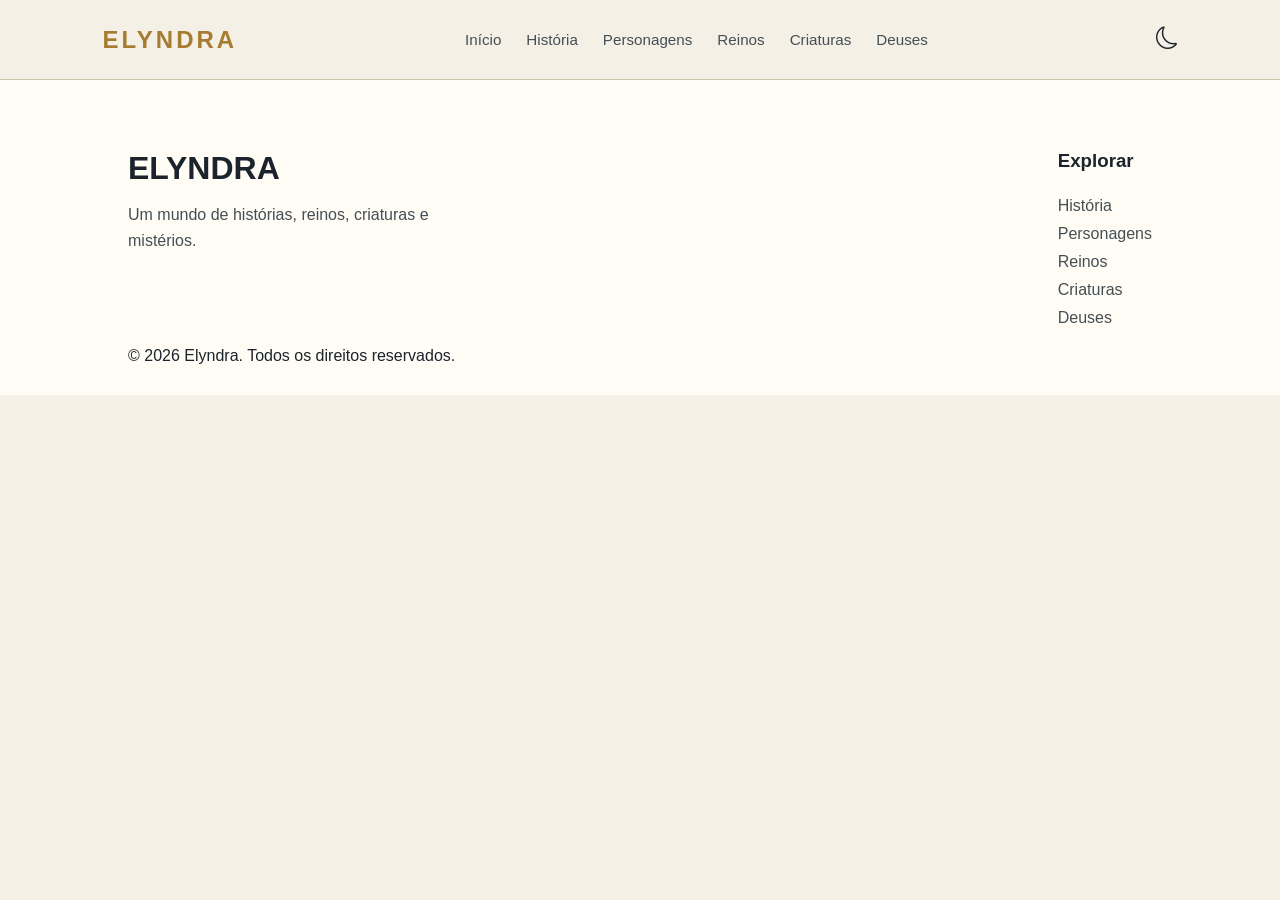
==== paginas/criaturas.html @ 441557b7 "novas páginas" ====
<!DOCTYPE html>
<html lang="pt-BR">
<head>
    <meta charset="UTF-8">
    <meta name="viewport" content="width=device-width, initial-scale=1.0">
    <link rel="stylesheet" href="../css/style.css">
    <link rel="stylesheet" href="../css/responsivo.css">
    <link rel="stylesheet" href="https://cdn.jsdelivr.net/npm/bootstrap-icons@1.11.3/font/bootstrap-icons.min.css">
    <title>Criaturas</title>
    <link rel="shortcut icon" href="../imgs/favicon/favicon.ico" type="image/x-icon">
</head>
<body>

    <header>
        <!--Logo-->
        <a class="logo" href="../index.html">ELYNDRA</a>

        <!--Menu de Navegação-->
        <nav class="menu">
            <a href="../index.html">Início</a>
            <a href="historia.html">História</a>
            <a href="personagens.html">Personagens</a>
            <a href="reinos.html">Reinos</a>
            <a href="criaturas.html">Criaturas</a>
            <a href="deuses.html">Deuses</a>
        </nav>

        <!--Área dos botões-->
        <div class="acoes">
            <!--Botão para trocar tema-->
            <button id="btnModo" aria-label="Alterar tema">
                <i class="bi bi-moon"></i>
            </button>

            <!--Botão do menu mobile-->
            <button id="btnMenu" aria-label="Abrir menu">
                <i class="bi bi-list"></i>
            </button>
        </div>
    </header>






    
    <!--  Rodapé  -->
      <footer class="rodape">
        <div class="rodape-conteudo">
            <div class="rodape-info">
                <h2>ELYNDRA</h2>
                <p>
                    Um mundo de histórias, reinos, criaturas e mistérios.
                </p>
            </div>

            <div class="rodape-links">
                <h3>Explorar</h3>

                <a href="../paginas/historia.html">História</a>
                <a href="../paginas/personagens.html">Personagens</a>
                <a href="../paginas/reinos.html">Reinos</a>
                <a href="../paginas/criaturas.html">Criaturas</a>
                <a href="../paginas/deuses.html">Deuses</a>
            </div>
        </div>
        <div class="rodape-final">
            <p>© 2026 Elyndra. Todos os direitos reservados.</p>
        </div>
      </footer>
    <script src="../js/script.js"></script>
</body>
</html>
---- css/style.css ----
* {
    padding: 0;
    margin: 0;
    box-sizing: border-box;
}


/*  TEMA CLARO (PADRÃO)  */
:root {
    --bg: #f4f0e6;
    --bg-secondary: #eae3d3;

    --card: #fffcf5;
    --card-hover: #e5d9c5;

    --border: #cfc2aa;

    --text: #1b242c;
    --text-secondary: #444f55;

    --primary: #a67c32;
    --primary-hover: #c59a4a;
    --primary-dark: #75551f;

    --hero-overlay: rgba(241, 241, 241, 0.726);
}


/*   TEMA ESCURO  */
body.dark-mode {
    --bg: #0b0f14;
    --bg-secondary: #111820;

    --card: #161f29;
    --card-hover: #1d2833;

    --border: #2a3642;

    --text: #e8e6e1;
    --text-secondary: #a7adb5;

    --primary: #c9a45c;
    --primary-hover: #e0c27a;
    --primary-dark: #8d6b32;

    --hero-overlay: rgba(11, 15, 20, 0.75);
}


/*   BODY    */
body {
    background-color: var(--bg);
    color: var(--text);

    font-family: Arial, sans-serif;

    transition: background-color 0.3s ease,
        color 0.3s ease;
}


/*    LINKS    */
a {
    color: inherit;
    text-decoration: none;
}


/*  BOTÕES   */
button {
    font: inherit;
    cursor: pointer;
}


/*  HEADER  */
header {
    width: 100%;
    height: 80px;

    display: flex;
    align-items: center;
    justify-content: space-between;
    padding: 0 8%;
    background-color: var(--bg);
    border-bottom: 1px solid var(--border);

    /*Faz o menu permanecer no topo quando rolar a página*/
    position: sticky;
    top: 0;

    /*Garante que o header fique por cima dos outros elementos*/
    z-index: 1000;
}


/*  LOGO  */
.logo {
    font-size: 1.5rem;
    font-weight: bold;
    letter-spacing: 3px;
    color: var(--primary);
}


/*  MENU  */
.menu {
    display: flex;
    align-items: center;
    gap: 25px;
}

.menu a {
    color: var(--text-secondary);
    font-size: 0.95rem;
    transition: color 0.3s ease;
}

.menu a:hover {
    color: var(--primary);
}


/*  AÇÕES  */
.acoes {
    display: flex;
    align-items: center;
    gap: 15px;
}

.acoes button {
    border: none;
    background: transparent;
    color: var(--text);
    font-size: 1.4rem;
    transition: color 0.3s ease;
}

.acoes button:hover {
    color: var(--primary);
}


/*  BOTÃO MOBILE  */
#btnMenu {
    display: none;
}


/*  HERO  */
.hero {
    min-height: calc(100vh - 80px);
    display: flex;
    align-items: center;
    padding: 80px 8%;
    background-image:
        linear-gradient(to right,
            var(--hero-overlay),
            rgba(0, 0, 0, 0.048) 100%),
        url(../imgs/banners/banner-principal.png);
    background-size: cover;
    background-position: center;
    background-repeat: no-repeat;
}


/*  CONTEÚDO  */
.hero-conteudo {
    max-width: 650px;
}


/*  SUBTÍTULO  */
.hero-subtitulo {
    color: var(--primary-dark);
    font-size: 0.9rem;
    letter-spacing: 3px;
    margin-bottom: 20px;
}


/*  TÍTULO  */
.hero h1 {
    /*4rem - tamanho mínimo, 10vw - tamanho flexível, 8rem - tamanho máximo*/
    font-size: clamp(4rem, 10vw, 8rem);

    letter-spacing: 10px;
    margin-bottom: 20px;
}


/*  TEXTO  */
.hero-texto {
    max-width: 550px;
    color: var(--text-secondary);
    font-size: 1.1rem;
    line-height: 1.7;
    margin-bottom: 35px;
}


/*  BOTÃO  */
.btn-principal {
    display: inline-flex;
    align-items: center;
    gap: 10px;
    padding: 15px 25px;
    background-color: var(--primary);
    color: var(--bg);
    font-weight: bold;
    transition: 0.3s ease;
}

.btn-principal:hover {
    background-color: var(--primary-hover);
    transform: translateY(-3px);
}


/*  EXPLORAR ELYNDRA  */
.explorar {
    padding: 100px 8%;
}


/*  TÍTULO DA SEÇÃO  */
.titulo-secao {
    text-align: center;
    margin-bottom: 60px;
}

.titulo-secao p {
    color: var(--primary);
    font-size: 0.85rem;
    letter-spacing: 3px;
    margin-bottom: 12px;
}

.titulo-secao h2 {
    font-size: clamp(2rem, 5vw, 3.5rem);
    margin-bottom: 15px;
}

.titulo-secao span {
    display: block;
    width: 60px;
    height: 2px;
    background-color: var(--primary);
    margin: 0 auto;
}


/*   DISPLAY GRID PARA CRIAR OS CARDS  */
.explorar-grid {
    display: grid;
    grid-template-columns: repeat(3, 1fr);
    gap: 25px;
}


/*  CARD EXPLORAR  */
.explorar-card {
    display: flex;
    flex-direction: column;
    background-color: var(--card);
    border: 1px solid var(--border);
    overflow: hidden;
    transition:
        transform 0.3s ease,
        border-color 0.3s ease;
}

.explorar-imagem {
    height: 220px;
    overflow: hidden;
}

.explorar-imagem img {
    width: 100%;
    height: 100%;
    object-fit: cover;
    transition: transform 0.4s ease;
}

.explorar-card:hover {
    transform: translateY(-8px);
    border-color: var(--primary);
}

.explorar-card:hover .explorar-imagem img {
    transform: scale(1.08);
}

.explorar-conteudo {
    padding: 25px;
    display: flex;
    flex-direction: column;
    flex-grow: 1;
}

.explorar-conteudo h3 {
    font-size: 1.5rem;
    margin-bottom: 12px;
}

.explorar-conteudo p {
    color: var(--text-secondary);
    line-height: 1.6;
    margin-bottom: 20px;
}

.explorar-conteudo span {
    color: var(--primary);
    font-weight: 600;
    display: inline-flex;
    align-items: center;
    gap: 8px;
    margin-top: auto;
}


/*  ÍCONES DO CARD  */
.explorar-conteudo span i {
    transition: transform 0.3s ease;
}

.explorar-card:hover .explorar-conteudo span i {
    transform: translateX(6px);
}


/*    SOBRE    */
.sobre {
    display: flex;
    align-items: center;
    gap: 60px;
    padding: 100px 10%;
}

.sobre-imagem {
    flex: 1;
}

.sobre-imagem img {
    width: 100%;
    display: block;
}

.sobre-conteudo {
    flex: 1;
}

.sobre-conteudo h2 {
    font-size: clamp(2rem, 5vw, 3.5rem);
    margin-bottom: 20px;
}

.sobre-conteudo>p:not(.subtitulo) {
    margin-bottom: 20px;
    line-height: 1.7;
}

.btn-sobre {
    display: inline-block;
    margin-top: 10px;
    padding: 14px 25px;
    background-color: var(--primary);
    color: var(--text);
    text-decoration: none;
}

.btn-sobre:hover {
    opacity: 0.85;
}


/*   DESTAQUES  */
.destaques {
    padding: 100px 10%;
}

.destaques-grid {
    display: grid;
    grid-template-columns: repeat(4, 1fr);
    gap: 20px;
}

.destaques-card {
    background-color: var(--card);
    border: 1px solid var(--border);
    overflow: hidden;
    display: flex;
    flex-direction: column;
    flex: 1;
}

.destaques-card img {
    width: 100%;
    height: 220px;
    object-fit: cover;
    display: block;
}

.destaques-conteudo {
    padding: 25px;
    display: flex;
    flex-direction: column;
}

.destaques-conteudo h3 {
    font-size: 1.4rem;
    margin-bottom: 12px;
}

.destaques-conteudo p {
    color: var(--text-secondary);
    line-height: 1.6;
    margin-bottom: 20px;
}

.destaques-conteudo a {
    color: var(--primary);
    text-decoration: none;
    font-weight: bold;
    margin-top: auto;
}


/*   RODAPÉ  */
.rodape {
    background-color: var(--card);
    padding: 70px 10% 30px;
}

.rodape-conteudo {
    display: flex;
    justify-content: space-between;
    gap: 50px;
}

.rodape-info h2 {
    font-size: 2rem;
    margin-bottom: 15px;
}

.rodape-info p {
    color: var(--text-secondary);
    line-height: 1.6;
    max-width: 350px;
}

.rodape-links h3 {
    margin-bottom: 15px;
}

.rodape-links {
    display: flex;
    flex-direction: column;
    gap: 10px;
    margin-bottom: 20px;
}

.rodape-links a {
    color: var(--text-secondary);
    text-decoration: none;
}

.rodape-links a:hover {
    color: var(--primary);
}



/*   História   */
.historia-banner {
    padding: 120px 10%;
    display: flex;
    flex-direction: column;
    align-items: center;
    justify-content: center;
    height: 720px;
    background-image: linear-gradient(to top,
            var(--hero-overlay),
            rgba(0, 0, 0, 0.473) 100%),
        url(../imgs/banners/banner-historia.png);
    background-position: center;
    background-size: cover;
    background-repeat: no-repeat;
}

.historia-banner-conteudo {
    max-width: 800px;
    margin: 0 auto;
}

.historia-banner-conteudo .subtitulo {
    color: var(--primary);
}

.historia-banner h1 {
    font-size: clamp(2.5rem, 6vw, 5rem);
    margin: 15px 0 25px;
}

.historia-banner-conteudo>p:not(.subtitulo) {
    color: var(--text-secondary);
    font-size: 1.1rem;
    line-height: 1.7;
}

.historia-introducao {
    padding: 100px 10%;
}

.historia-texto {
    max-width: 850px;
    margin: 0 auto;
}

.historia-texto h2 {
    font-size: clamp(2rem, 5vw, 3.5rem);
    margin-bottom: 25px;
}

.historia-texto>p:not(.subtitulo) {
    color: var(--text-secondary);
    line-height: 1.8;
    margin-bottom: 20px;
}

.historia-capitulo {
    padding: 100px 10%;
}

.capitulo-texto {
    max-width: 850px;
    margin: 0 auto;
    display: flex;
    flex-direction: column;
}

.capitulo-numero {
    display: block;
    color: var(--primary);
    font-size: 3rem;
    margin-bottom: 15px;
}

.capitulo-texto h2 {
    font-size: clamp(2rem, 5vw, 3.5rem);
    margin-bottom: 30px;
}

.letra-inicial {
    font-size: 1.8rem;
    color: var(--primary);
    font-style: normal;
}
---- css/responsivo.css ----
/* RESPONSIVIDADE  */

@media (max-width: 1000px) {
    /* Menu Mobile */
    .menu{
        display: none;
    }
    #btnMenu{
        display: block;
    }
    .menu.ativo{
        display: flex;
        flex-direction: column;
        position: absolute;
        top: 100%;
        left: 0;
        width: 100%;
        background-color: var(--card);
        padding: 20px;
        gap: 15px;
        z-index: 10;
    }
    header{
        position: relative;
    }
}

@media (max-width: 950px){
    /* Cards passam para 2 colunas */
    .explorar-grid{
        grid-template-columns: repeat(2, 1fr);
    }
    .destaques-grid{
        grid-template-columns: repeat(2, 1fr);
    }
}


@media (max-width: 676px){
    /* Cards passam para 1 coluna  */
    .explorar-grid{
        grid-template-columns: 1fr;
    }
    .explorar{
        padding: 70px 5%;
    }
    .titulo-secao{
        margin-bottom: 40px;
    }
    .sobre{
        flex-direction: column;
        gap: 40px;
        padding: 70px 5%;
    }
    .destaques-grid{
        grid-template-columns: 1fr;
    }
    .hero{
        background-image:
    linear-gradient(
        to top,
        var(--hero-overlay),
        rgba(0, 0, 0, 0.021) 200%
    ),
    url(../imgs/banners/banner-principal.png);
    background-size: cover;
    background-position: 10% 100%;
    background-repeat: no-repeat;
    }
    .hero-subtitulo{
        font-size: 1.2rem;
        
    }
    .hero-texto{
        color: var(--text);
    }
    .historia-banner{
        padding: 80px 5%;
    }
}
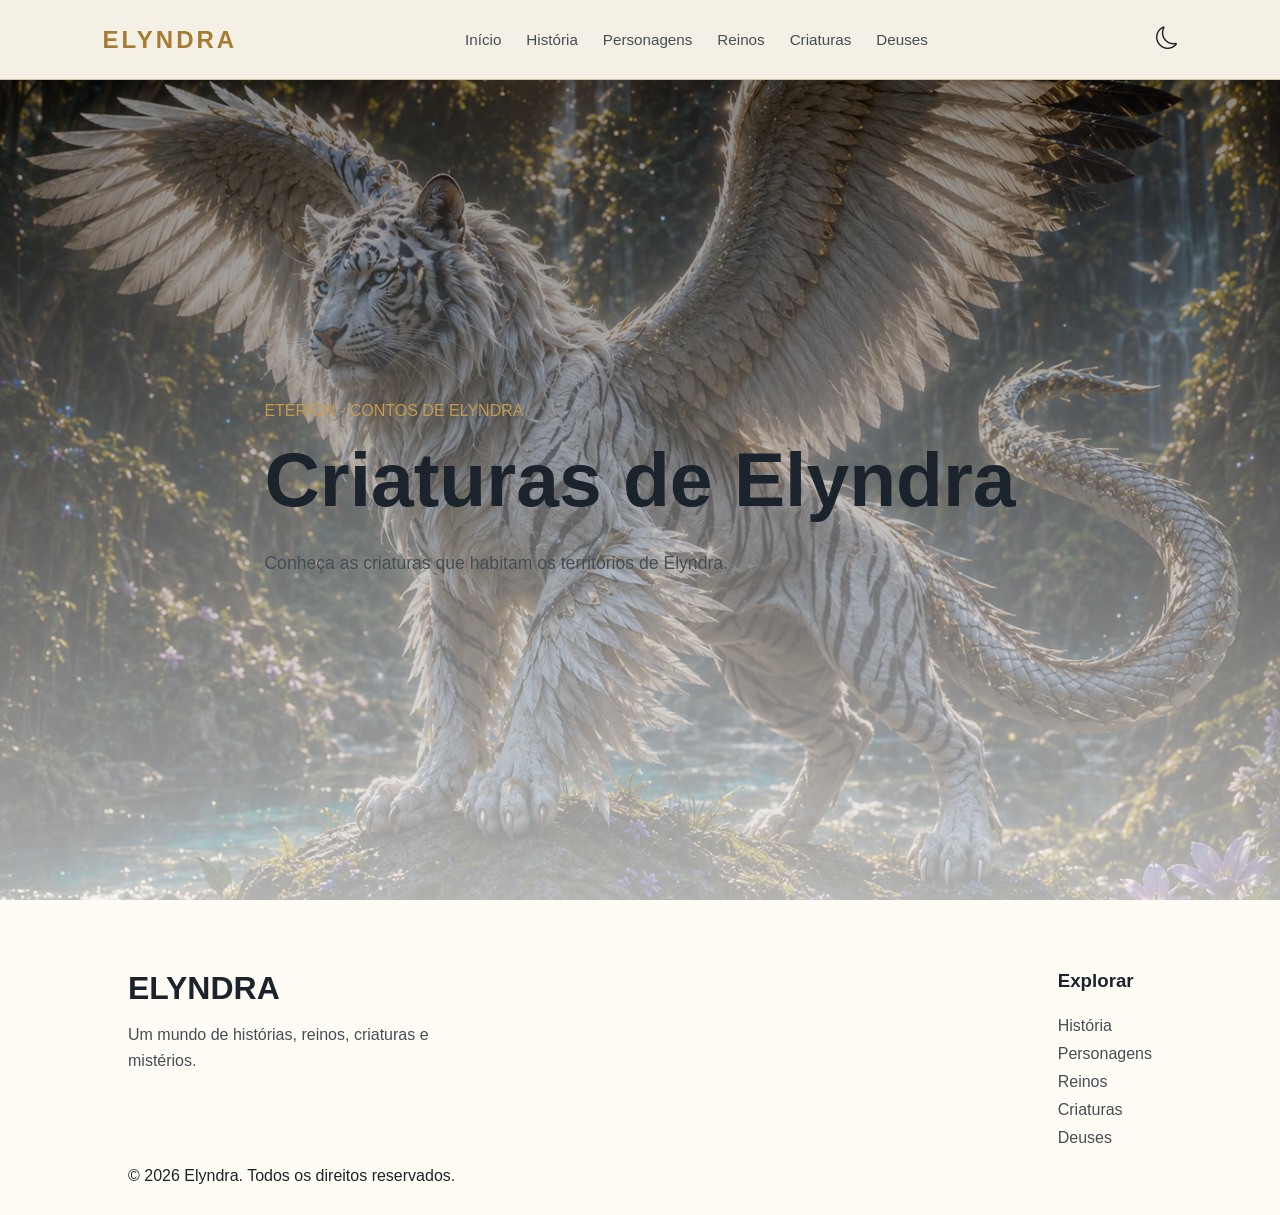
==== commit c581c3b3: "página história e outras" ====
--- a/paginas/criaturas.html
+++ b/paginas/criaturas.html
@@ -38,13 +38,20 @@
             </button>
         </div>
     </header>
+<!--   MAIN   -->
+      <main>
+        <!--  Banner Criaturas  -->
+        <section class="paginas-banner criaturas-banner">
+            <div class="paginas-banner-conteudo">
+                <p class="subtitulo">
+                    ETÉRION - CONTOS DE ELYNDRA
+                </p>
+                <h1>Criaturas de Elyndra</h1>
+                <p>Conheça as criaturas que habitam os territórios de Elyndra.</p>
+            </div>
+        </section>
+      </main>
 
-
-
-
-
-
-    
     <!--  Rodapé  -->
       <footer class="rodape">
         <div class="rodape-conteudo">
--- a/css/style.css
+++ b/css/style.css
@@ -471,88 +471,245 @@
 
 
 
+
+/*   PÁGINAS  BANNER  */
+.paginas-banner {
+    padding: 120px 10%;
+    display: flex;
+    flex-direction: column;
+    align-items: center;
+    justify-content: center;
+    min-height: calc(100vh - 80px);
+    background-position: center;
+    background-size: cover;
+    background-repeat: no-repeat;
+}
+
+.paginas-banner-conteudo {
+    max-width: 800px;
+    margin: 0 auto;
+}
+
+.paginas-banner-conteudo .subtitulo {
+    color: var(--primary-hover);
+}
+
+.paginas-banner h1 {
+    font-size: clamp(2.5rem, 6vw, 5rem);
+    margin: 15px 0 25px;
+}
+
+.paginas-banner-conteudo>p:not(.subtitulo) {
+    color: var(--text-secondary);
+    font-size: 1.1rem;
+    line-height: 1.7;
+}
+
+
+
+/*   História   */
+.historia-introducao {
+    padding: 100px 10%;
+}
+
+.historia-texto {
+    max-width: 850px;
+    margin: 0 auto;
+}
+
+.historia-texto h2 {
+    font-size: clamp(2rem, 5vw, 3.5rem);
+    margin-bottom: 25px;
+}
+
+.historia-texto>p:not(.subtitulo) {
+    color: var(--text-secondary);
+    line-height: 1.8;
+    margin-bottom: 20px;
+}
+
+.historia-capitulo {
+    padding: 100px 10%;
+}
+
+.capitulo-imagem {
+    max-width: 850px;
+    overflow: hidden;
+    margin: 0 auto;
+    text-align: center;
+}
+
+.capitulo-imagem img {
+    object-fit: cover;
+    width: 100%;
+    display: block;
+}
+
+.capitulo-imagem h3 {
+    font-size: clamp(2rem, 5vw, 3.5rem);
+    margin-top: 20px;
+}
+
+.capitulo-imagem p {
+    color: var(--primary);
+    font-size: 0.85rem;
+    letter-spacing: 3px;
+    margin-bottom: 20px;
+}
+
+.capitulo-imagem span {
+    display: block;
+    width: 60px;
+    height: 2px;
+    background-color: var(--primary);
+    margin: 0 auto;
+}
+
+.capitulo-texto {
+    max-width: 850px;
+    margin: 0 auto;
+    display: flex;
+    flex-direction: column;
+    margin-bottom: 50px;
+}
+
+.capitulo-numero {
+    display: block;
+    color: var(--primary);
+    font-size: 3rem;
+    margin-bottom: 15px;
+}
+
+.capitulo-texto h2 {
+    font-size: clamp(2rem, 5vw, 3.5rem);
+    margin-bottom: 30px;
+}
+
+.letraInicial {
+    font-size: 1.8rem;
+    color: var(--primary);
+    font-style: normal;
+}
+
+.capituloNarrativa {
+    max-width: 850px;
+    display: grid;
+    margin: 0 auto;
+    grid-template-columns: repeat(2, 1fr);
+    gap: 2rem;
+    margin-bottom: 50px;
+}
+
+.capituloNarrativa p {
+    line-height: 1.5;
+    color: var(--text-secondary);
+}
+
+.ataivismo-texto {
+    display: flex;
+    flex-direction: column;
+    margin: 50px auto;
+    max-width: 90%;
+    padding: 10px;
+    border: 1px solid var(--border);
+}
+
+.ataivismo-texto h6 {
+    text-align: end;
+    color: var(--primary);
+}
+
+
 /*   História   */
 .historia-banner {
-    padding: 120px 10%;
-    display: flex;
-    flex-direction: column;
-    align-items: center;
-    justify-content: center;
-    height: 720px;
     background-image: linear-gradient(to top,
             var(--hero-overlay),
             rgba(0, 0, 0, 0.473) 100%),
         url(../imgs/banners/banner-historia.png);
-    background-position: center;
-    background-size: cover;
-    background-repeat: no-repeat;
-}
-
-.historia-banner-conteudo {
-    max-width: 800px;
-    margin: 0 auto;
-}
-
-.historia-banner-conteudo .subtitulo {
-    color: var(--primary);
-}
-
-.historia-banner h1 {
-    font-size: clamp(2.5rem, 6vw, 5rem);
-    margin: 15px 0 25px;
-}
-
-.historia-banner-conteudo>p:not(.subtitulo) {
-    color: var(--text-secondary);
-    font-size: 1.1rem;
-    line-height: 1.7;
-}
-
-.historia-introducao {
+}
+
+/*  Personagens  */
+.personagens-banner {
+    background-image: linear-gradient(to top,
+            var(--hero-overlay),
+            rgba(0, 0, 0, 0.473) 100%),
+        url(../imgs/banners/banner-personagens.jpeg);
+}
+.personagens{
     padding: 100px 10%;
 }
-
-.historia-texto {
-    max-width: 850px;
-    margin: 0 auto;
-}
-
-.historia-texto h2 {
-    font-size: clamp(2rem, 5vw, 3.5rem);
-    margin-bottom: 25px;
-}
-
-.historia-texto>p:not(.subtitulo) {
-    color: var(--text-secondary);
-    line-height: 1.8;
-    margin-bottom: 20px;
-}
-
-.historia-capitulo {
-    padding: 100px 10%;
-}
-
-.capitulo-texto {
-    max-width: 850px;
-    margin: 0 auto;
-    display: flex;
-    flex-direction: column;
-}
-
-.capitulo-numero {
+.personagens-grid{
+    display: grid;
+    grid-template-columns: repeat(4, 1fr);
+    gap: 20px;
+}
+.personagem-card{
+    background-color: var(--card);
+    overflow: hidden;
+    display: flex;
+    flex-direction: column;
+    transition:  transform 0.3s ease;
+    border: 1px solid var(--border);
+}
+.personagem-card:hover{
+    transform: translateY(-8px);
+}
+.personagem-card img{
+    width: 100%;
+    height: 350px;
+    object-fit: cover;
     display: block;
-    color: var(--primary);
-    font-size: 3rem;
-    margin-bottom: 15px;
-}
-
-.capitulo-texto h2 {
-    font-size: clamp(2rem, 5vw, 3.5rem);
-    margin-bottom: 30px;
-}
-
-.letra-inicial {
-    font-size: 1.8rem;
-    color: var(--primary);
-    font-style: normal;
+    transition: transform 0.5s ease;
+}
+.personagem-card:hover img{
+    transform: scale(1.05);
+}
+.personagem-conteudo{
+    padding: 25px;
+    display: flex;
+    flex-direction: column;
+    flex: 1;
+}
+.personagem-conteudo h3{
+    font-size: 1.5rem;
+    margin-bottom: 12px;
+}
+.personagem-conteudo p{
+    color: var(--text-secondary);
+    line-height: 1.6;
+    margin-bottom: 20px;
+}
+.personagem-conteudo a{
+    color: var(--primary);
+    text-decoration: none;
+    font-weight: bold;
+    margin-top: auto;
+}
+
+/*  Reinos  */
+.reinos-banner {
+    background-image: linear-gradient(to top,
+            var(--hero-overlay),
+            rgba(0, 0, 0, 0.473) 100%),
+        url(../imgs/banners/banner-reinos.png);
+}
+
+
+
+/*   Criaturas   */
+.criaturas-banner {
+    background-image: linear-gradient(to top,
+            var(--hero-overlay),
+            rgba(0, 0, 0, 0.473) 100%),
+        url(../imgs/banners/banner-criaturas.jpeg);
+}
+
+
+/*   Deuses   */
+.deuses-banner{
+    background-image: linear-gradient(
+        to top,
+        var(--hero-overlay),
+        rgba(0, 0, 0, 0.473) 100%),
+        url(../imgs/banners/banner-deuses.jpeg);
 }
--- a/css/responsivo.css
+++ b/css/responsivo.css
@@ -20,8 +20,8 @@
         gap: 15px;
         z-index: 10;
     }
-    header{
-        position: relative;
+    .personagens-grid{
+        grid-template-columns: repeat(3, 1fr);
     }
 }
 
@@ -31,6 +31,9 @@
         grid-template-columns: repeat(2, 1fr);
     }
     .destaques-grid{
+        grid-template-columns: repeat(2, 1fr);
+    }
+    .personagens-grid{
         grid-template-columns: repeat(2, 1fr);
     }
 }
@@ -77,4 +80,13 @@
     .historia-banner{
         padding: 80px 5%;
     }
+    .historia-banner-conteudo{
+        margin-bottom: -300px;
+    }
+    .capituloNarrativa{
+        grid-template-columns: 1fr;
+    }
+    .personagens-grid{
+        grid-template-columns: 1fr;
+    }
 }
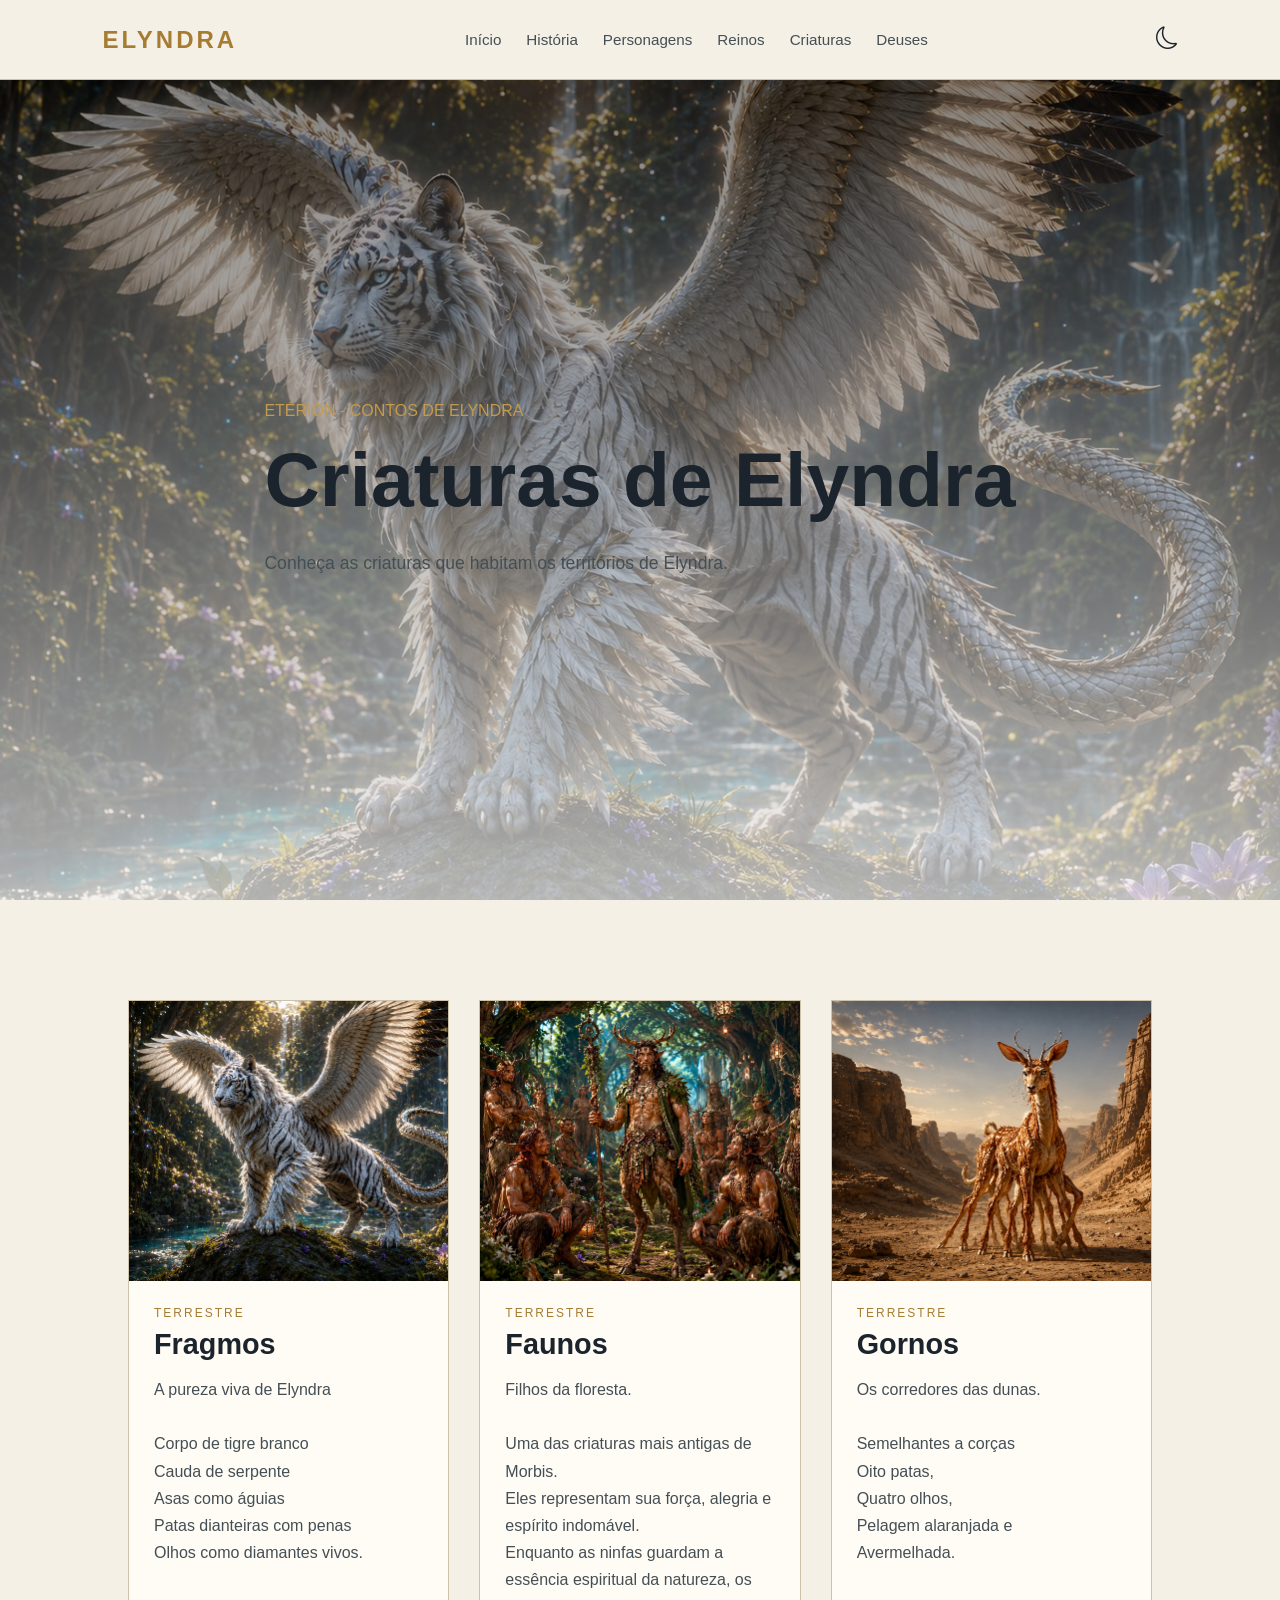
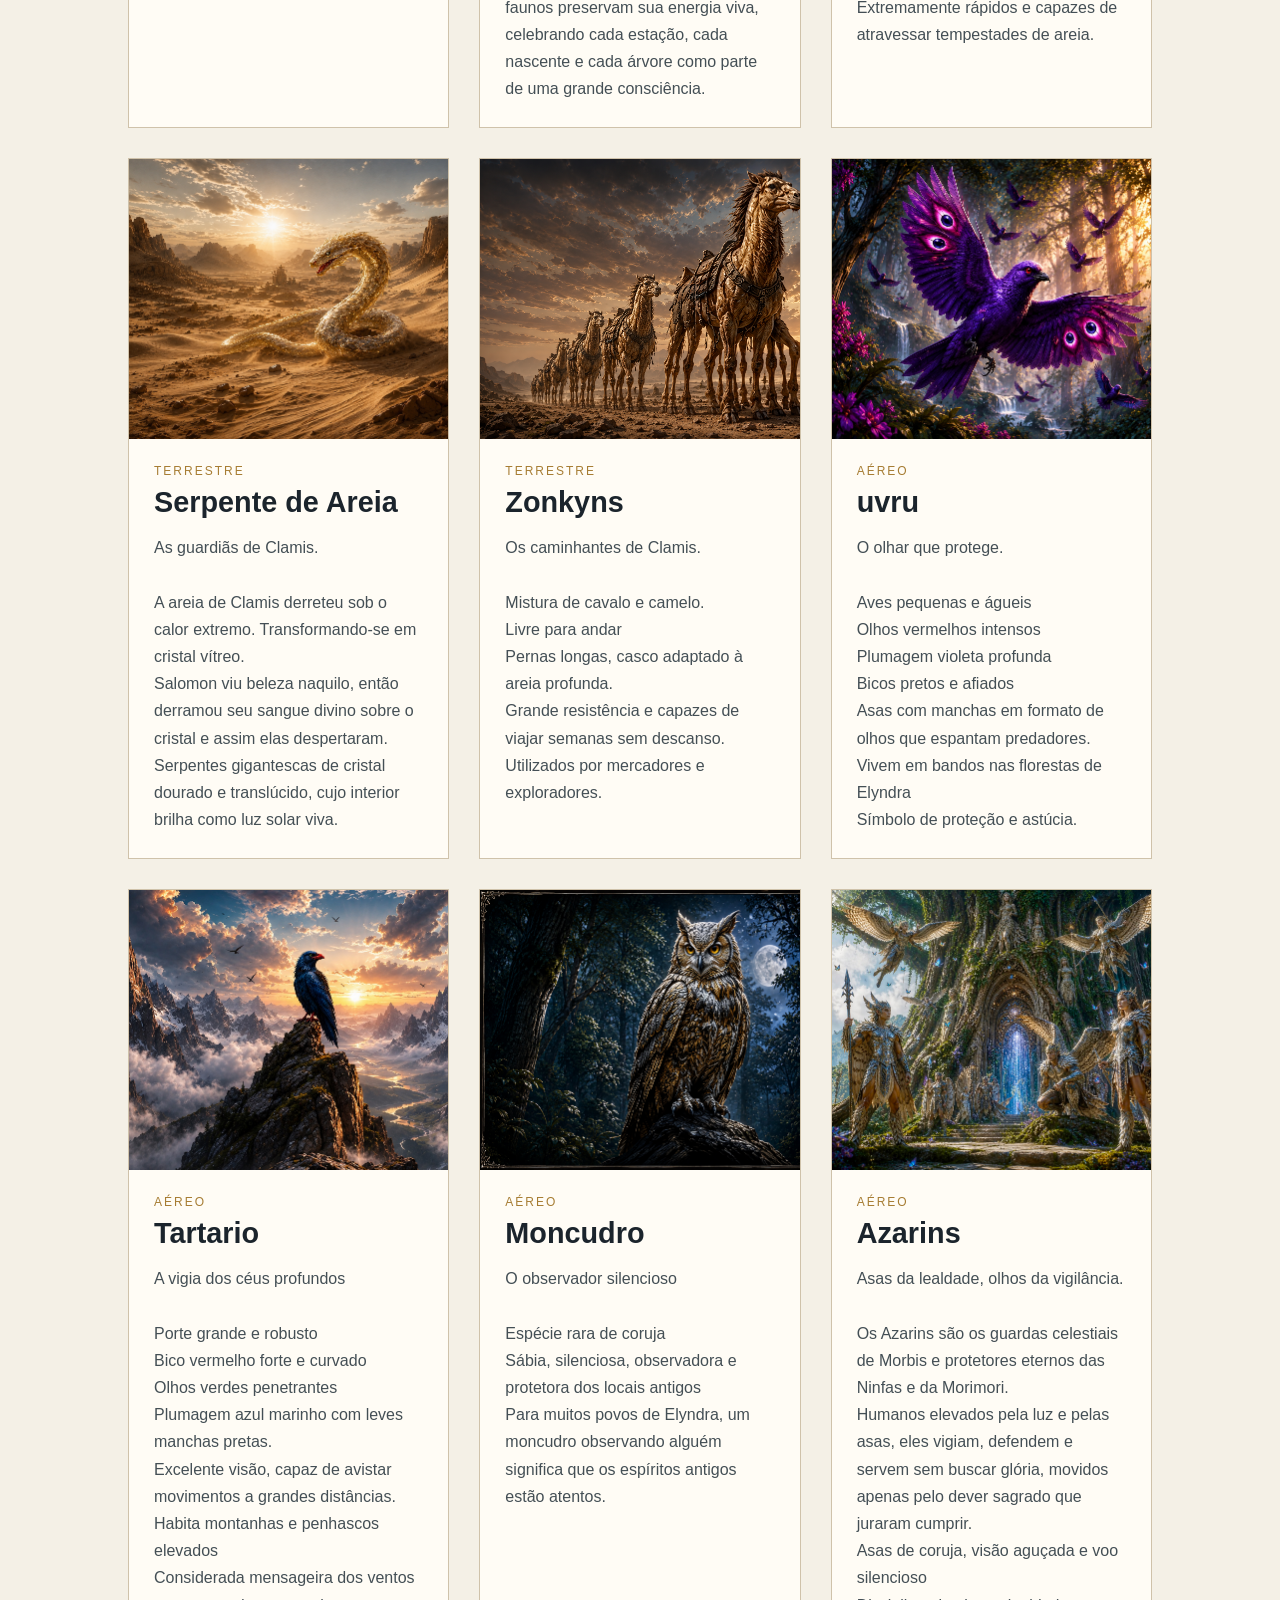
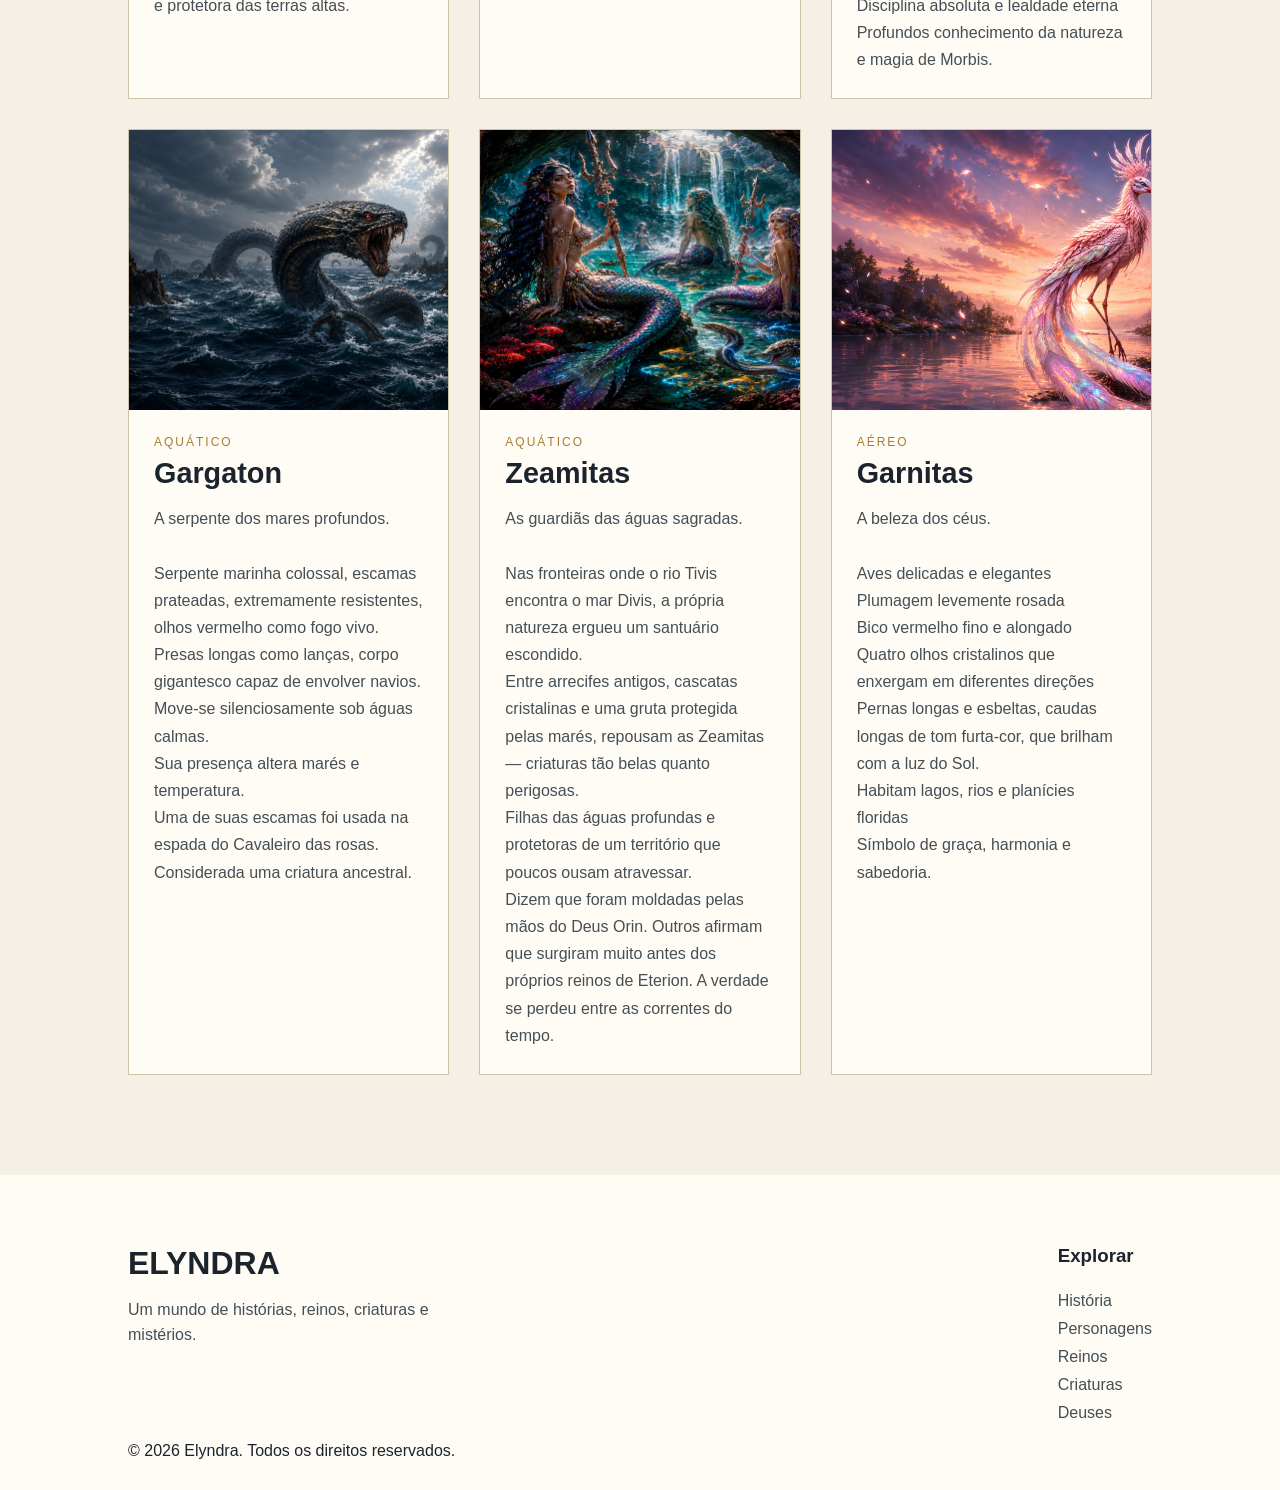
==== commit f6619e40: "atualizações" ====
--- a/paginas/criaturas.html
+++ b/paginas/criaturas.html
@@ -1,14 +1,15 @@
 <!DOCTYPE html>
 <html lang="pt-BR">
+
 <head>
     <meta charset="UTF-8">
     <meta name="viewport" content="width=device-width, initial-scale=1.0">
     <link rel="stylesheet" href="../css/style.css">
-    <link rel="stylesheet" href="../css/responsivo.css">
     <link rel="stylesheet" href="https://cdn.jsdelivr.net/npm/bootstrap-icons@1.11.3/font/bootstrap-icons.min.css">
     <title>Criaturas</title>
     <link rel="shortcut icon" href="../imgs/favicon/favicon.ico" type="image/x-icon">
 </head>
+
 <body>
 
     <header>
@@ -38,8 +39,8 @@
             </button>
         </div>
     </header>
-<!--   MAIN   -->
-      <main>
+    <!--   MAIN   -->
+    <main>
         <!--  Banner Criaturas  -->
         <section class="paginas-banner criaturas-banner">
             <div class="paginas-banner-conteudo">
@@ -50,10 +51,230 @@
                 <p>Conheça as criaturas que habitam os territórios de Elyndra.</p>
             </div>
         </section>
-      </main>
+
+        <!-- Criaturas  -->
+        <section class="criaturas">
+            <div class="criaturas-grid">
+                <!-- Criatura 1 -->
+                <article class="criatura-card">
+                    <img src="../imgs/banners/banner-criaturas.jpeg" alt="Fragmos">
+                    <div class="criatura-conteudo">
+                        <p class="criatura-tipo">TERRESTRE</p>
+                        <h2>Fragmos</h2>
+                        <p>
+                            A pureza viva de Elyndra <br>
+                            <br>
+                            Corpo de tigre branco <br>
+                            Cauda de serpente <br>
+                            Asas como águias <br>
+                            Patas dianteiras com penas <br>
+                            Olhos como diamantes vivos.
+                        </p>
+                    </div>
+                </article>
+                <!-- Criatura 2 -->
+                <article class="criatura-card">
+                    <img src="../imgs/criaturas/faunos.jpeg" alt="Faunos">
+                    <div class="criatura-conteudo">
+                        <p class="criatura-tipo">TERRESTRE</p>
+                        <h2>Faunos</h2>
+                        <p>
+                            Filhos da floresta.
+                             <br>
+                            <br>
+                            Uma das criaturas mais antigas de Morbis. <br>
+                            Eles representam sua força, alegria e espírito indomável.
+                            <br>
+                            Enquanto as ninfas guardam a essência espiritual da natureza, os faunos preservam sua
+                            energia viva, celebrando cada estação, cada nascente e cada árvore como parte de uma grande
+                            consciência.
+
+                        </p>
+                    </div>
+                </article>
+                <!-- Criatura 3 -->
+                <article class="criatura-card">
+                    <img src="../imgs/criaturas/gornos.png" alt="Gornos">
+                    <div class="criatura-conteudo">
+                        <p class="criatura-tipo">TERRESTRE</p>
+                        <h2>Gornos</h2>
+                        <p>
+                            Os corredores das dunas. <br><br>
+                            Semelhantes a corças <br>
+                            Oito patas, <br>
+                            Quatro olhos, <br>
+                            Pelagem alaranjada e <br>
+                            Avermelhada. <br>
+                            <br>
+                            Extremamente rápidos e capazes de atravessar tempestades de areia.
+                        </p>
+                    </div>
+                </article>
+                <!-- Criatura 4 -->
+                <article class="criatura-card">
+                    <img src="../imgs/criaturas/serpentes_de_areia.png" alt="Serpente de Areia">
+                    <div class="criatura-conteudo">
+                        <p class="criatura-tipo">TERRESTRE</p>
+                        <h2>Serpente de Areia</h2>
+                        <p>
+                            As guardiãs de Clamis. <br><br>
+                            A areia de Clamis derreteu sob o calor extremo. Transformando-se em cristal vítreo. <br>
+                            Salomon viu beleza naquilo, então derramou seu sangue divino sobre o cristal e assim elas
+                            despertaram. <br>
+                            Serpentes gigantescas de cristal dourado e translúcido, cujo interior brilha como luz solar
+                            viva.
+                        </p>
+                    </div>
+                </article>
+                <!-- Criatura 5 -->
+                <article class="criatura-card">
+                    <img src="../imgs/criaturas/Zonkyns.png" alt="Zonkyns">
+                    <div class="criatura-conteudo">
+                        <p class="criatura-tipo">TERRESTRE</p>
+                        <h2>Zonkyns</h2>
+                        <p>
+                            Os caminhantes de Clamis. <br><br>
+                            Mistura de cavalo e camelo. <br>
+                            Livre para andar <br>
+                            Pernas longas, casco adaptado à areia profunda. <br>
+                            Grande resistência e capazes de viajar semanas sem descanso. Utilizados por mercadores e
+                            exploradores.
+                        </p>
+                    </div>
+                </article>
+                <!-- Criatura 6 -->
+                <article class="criatura-card">
+                    <img src="../imgs/criaturas/uvru.png" alt="Uvru">
+                    <div class="criatura-conteudo">
+                        <p class="criatura-tipo">AÉREO</p>
+                        <h2>uvru</h2>
+                        <p>
+                            O olhar que protege. <br><br>
+                            Aves pequenas e águeis <br>
+                            Olhos vermelhos intensos <br>
+                            Plumagem violeta profunda <br>
+                            Bicos pretos e afiados <br>
+                            Asas com manchas em formato de olhos que espantam predadores. <br>
+                            Vivem em bandos nas florestas de Elyndra <br>
+                            Símbolo de proteção e astúcia.
+                        </p>
+                    </div>
+                </article>
+                <!-- Criatura 7 -->
+                <article class="criatura-card">
+                    <img src="../imgs/criaturas/Tartario.jpg" alt="Tartario">
+                    <div class="criatura-conteudo">
+                        <p class="criatura-tipo">AÉREO</p>
+                        <h2>Tartario</h2>
+                        <p>
+                            A vigia dos céus profundos <br><br>
+                            Porte grande e robusto <br>
+                            Bico vermelho forte e curvado <br>
+                            Olhos verdes penetrantes <br>
+                            Plumagem azul marinho com leves manchas pretas. <br>
+                            Excelente visão, capaz de avistar movimentos a grandes distâncias. Habita montanhas e
+                            penhascos elevados <br>
+                            Considerada mensageira dos ventos e protetora das terras altas.
+
+                        </p>
+                    </div>
+                </article>
+                <!-- Criatura 8 -->
+                <article class="criatura-card">
+                    <img src="../imgs/criaturas/Moncudro.png" alt="Moncudro">
+                    <div class="criatura-conteudo">
+                        <p class="criatura-tipo">AÉREO</p>
+                        <h2>Moncudro</h2>
+                        <p>
+                            O observador silencioso <br> <br>
+                            Espécie rara de coruja <br>
+                            Sábia, silenciosa, observadora e protetora dos locais antigos <br>
+                            Para muitos povos de Elyndra, um moncudro observando alguém significa que os espíritos
+                            antigos estão atentos.
+                        </p>
+                    </div>
+                </article>
+                <!-- Criatura 9 -->
+                <article class="criatura-card">
+                    <img src="../imgs/criaturas/azarins.jpeg" alt="Azarins">
+                    <div class="criatura-conteudo">
+                        <p class="criatura-tipo">AÉREO</p>
+                        <h2>Azarins</h2>
+                        <p>
+                            Asas da lealdade, olhos da vigilância. <br> <br>
+                            Os Azarins são os guardas celestiais de Morbis e protetores eternos das Ninfas e da
+                            Morimori. <br>
+                            Humanos elevados pela luz e pelas asas, eles vigiam, defendem e servem sem buscar glória,
+                            movidos apenas pelo dever sagrado que juraram cumprir. <br>
+                            Asas de coruja, visão aguçada e voo silencioso <br>
+                            Disciplina absoluta e lealdade eterna <br>
+                            Profundos conhecimento da natureza e magia de Morbis.
+                        </p>
+                    </div>
+                </article>
+                <!-- Criatura 10 -->
+                <article class="criatura-card" id="criaturas-destaque">
+                    <img src="../imgs/criaturas/Gargaton.png" alt="Gargaton">
+                    <div class="criatura-conteudo">
+                        <p class="criatura-tipo">AQUÁTICO</p>
+                        <h2>Gargaton</h2>
+                        <p>
+                            A serpente dos mares profundos. <br> <br>
+                            Serpente marinha colossal, escamas prateadas, extremamente resistentes, olhos vermelho como
+                            fogo vivo. <br>
+                            Presas longas como lanças, corpo gigantesco capaz de envolver navios. <br>
+                            Move-se silenciosamente sob águas calmas. <br>
+                            Sua presença altera marés e temperatura. <br>
+                            Uma de suas escamas foi usada na espada do Cavaleiro das rosas. <br>
+                            Considerada uma criatura ancestral.
+                        </p>
+                    </div>
+                </article>
+                <!-- Criatura 11 -->
+                <article class="criatura-card">
+                    <img src="../imgs/criaturas/zeamitas.jpeg" alt="Zeamitas">
+                    <div class="criatura-conteudo">
+                        <p class="criatura-tipo">AQUÁTICO</p>
+                        <h2>Zeamitas</h2>
+                        <p>
+                            As guardiãs das águas sagradas. <br> <br>
+
+                            Nas fronteiras onde o rio Tivis encontra o mar Divis, a própria natureza ergueu um santuário
+                            escondido. <br>
+
+                            Entre arrecifes antigos, cascatas cristalinas e uma gruta protegida pelas marés, repousam as
+                            Zeamitas — criaturas tão belas quanto perigosas. <br>
+                            Filhas das águas profundas e protetoras de um território que poucos ousam atravessar. <br>
+                            Dizem que foram moldadas pelas mãos do Deus Orin. Outros afirmam que surgiram muito antes
+                            dos próprios reinos de Eterion. A verdade se perdeu entre as correntes do tempo.
+                        </p>
+                    </div>
+                </article>
+                <!-- Criatura 12 -->
+                <article class="criatura-card">
+                    <img src="../imgs/criaturas/Garnitas.png" alt="Garnitas">
+                    <div class="criatura-conteudo">
+                        <p class="criatura-tipo">AÉREO</p>
+                        <h2>Garnitas</h2>
+                        <p>
+                            A beleza dos céus. <br><br>
+                            Aves delicadas e elegantes <br>
+                            Plumagem levemente rosada <br>
+                            Bico vermelho fino e alongado <br>
+                            Quatro olhos cristalinos que enxergam em diferentes direções <br>
+                            Pernas longas e esbeltas, caudas longas de tom furta-cor, que brilham com a luz do Sol. <br>
+                            Habitam lagos, rios e planícies floridas <br>
+                            Símbolo de graça, harmonia e sabedoria.
+                        </p>
+                    </div>
+                </article>
+
+            </div>
+        </section>
+    </main>
 
     <!--  Rodapé  -->
-      <footer class="rodape">
+    <footer class="rodape">
         <div class="rodape-conteudo">
             <div class="rodape-info">
                 <h2>ELYNDRA</h2>
@@ -75,7 +296,8 @@
         <div class="rodape-final">
             <p>© 2026 Elyndra. Todos os direitos reservados.</p>
         </div>
-      </footer>
+    </footer>
     <script src="../js/script.js"></script>
 </body>
+
 </html>
--- a/css/style.css
+++ b/css/style.css
@@ -627,6 +627,125 @@
             rgba(0, 0, 0, 0.473) 100%),
         url(../imgs/banners/banner-historia.png);
 }
+.historia-introducao {
+    padding: 100px 10%;
+}
+
+.historia-texto {
+    max-width: 850px;
+    margin: 0 auto;
+}
+
+.historia-texto h2 {
+    font-size: clamp(2rem, 5vw, 3.5rem);
+    margin-bottom: 25px;
+}
+
+.historia-texto>p:not(.subtitulo) {
+    color: var(--text-secondary);
+    line-height: 1.8;
+    margin-bottom: 20px;
+}
+
+.historia-capitulo {
+    padding: 100px 10%;
+}
+
+.capitulo-imagem {
+    max-width: 850px;
+    overflow: hidden;
+    margin: 0 auto;
+    text-align: center;
+}
+
+.capitulo-imagem img {
+    object-fit: cover;
+    width: 100%;
+    display: block;
+}
+
+.capitulo-imagem h3 {
+    font-size: clamp(2rem, 5vw, 3.5rem);
+    margin-top: 20px;
+}
+
+.capitulo-imagem p {
+    color: var(--primary);
+    font-size: 0.85rem;
+    letter-spacing: 3px;
+    margin-bottom: 20px;
+}
+
+.capitulo-imagem span {
+    display: block;
+    width: 60px;
+    height: 2px;
+    background-color: var(--primary);
+    margin: 0 auto;
+}
+
+.capitulo-texto {
+    max-width: 850px;
+    margin: 0 auto;
+    display: flex;
+    flex-direction: column;
+    margin-bottom: 50px;
+}
+
+.capitulo-numero {
+    display: block;
+    color: var(--primary);
+    font-size: 3rem;
+    margin-bottom: 15px;
+}
+
+.capitulo-texto h2 {
+    font-size: clamp(2rem, 5vw, 3.5rem);
+    margin-bottom: 30px;
+}
+
+.letraInicial {
+    font-size: 1.8rem;
+    color: var(--primary);
+    font-style: normal;
+}
+
+.capituloNarrativa {
+    max-width: 850px;
+    display: grid;
+    margin: 0 auto;
+    grid-template-columns: repeat(2, 1fr);
+    gap: 2rem;
+    margin-bottom: 50px;
+}
+
+.capituloNarrativa p {
+    line-height: 1.5;
+    color: var(--text-secondary);
+}
+
+.ataivismo-texto {
+    display: flex;
+    flex-direction: column;
+    margin: 50px auto;
+    max-width: 90%;
+    padding: 10px;
+    border: 1px solid var(--border);
+}
+
+.ataivismo-texto h6 {
+    text-align: end;
+    color: var(--primary);
+}
+
+
+/*   História   */
+.historia-banner {
+    background-image: linear-gradient(to top,
+            var(--hero-overlay),
+            rgba(0, 0, 0, 0.473) 100%),
+        url(../imgs/banners/banner-historia.png);
+}
 
 /*  Personagens  */
 .personagens-banner {
@@ -640,28 +759,26 @@
 }
 .personagens-grid{
     display: grid;
-    grid-template-columns: repeat(4, 1fr);
+    grid-template-columns: 1fr;
     gap: 20px;
 }
 .personagem-card{
     background-color: var(--card);
     overflow: hidden;
     display: flex;
-    flex-direction: column;
-    transition:  transform 0.3s ease;
+    transition: transform 0.3s ease;
     border: 1px solid var(--border);
 }
 .personagem-card:hover{
     transform: translateY(-8px);
 }
-.personagem-card img{
-    width: 100%;
-    height: 350px;
+.personagem-card video{
+    width: 270px;
     object-fit: cover;
     display: block;
     transition: transform 0.5s ease;
 }
-.personagem-card:hover img{
+.personagem-card:hover video{
     transform: scale(1.05);
 }
 .personagem-conteudo{
@@ -674,16 +791,16 @@
     font-size: 1.5rem;
     margin-bottom: 12px;
 }
-.personagem-conteudo p{
-    color: var(--text-secondary);
-    line-height: 1.6;
-    margin-bottom: 20px;
-}
-.personagem-conteudo a{
-    color: var(--primary);
-    text-decoration: none;
-    font-weight: bold;
-    margin-top: auto;
+.personagem-tipo{
+    color: var(--primary);
+    font-size: 0.75rem;
+    letter-spacing: 2px;
+    margin-bottom: 8px;
+}
+.personagem-conteudo p:not(.personagem-tipo){
+    color: var(--text-secondary);
+    line-height: 1.7;
+    margin-bottom: 20px;
 }
 
 /*  Reinos  */
@@ -693,6 +810,50 @@
             rgba(0, 0, 0, 0.473) 100%),
         url(../imgs/banners/banner-reinos.png);
 }
+.reinos{
+    padding: 100px 10%;
+}
+.reinos-grid{
+    display: grid;
+    grid-template-columns: repeat(2, 1fr);
+    gap: 30px;
+}
+.reino-card{
+    background-color: var(--card);
+    overflow: hidden;
+    border: 1px solid var(--border);
+    transition: transform 0.3s ease;
+}
+.reino-card:hover{
+    transform: translateY(-8px);
+}
+.reino-card img{
+    width: 100%;
+    height: 350px;
+    object-fit: cover;
+    display: block;
+    transition: transform 0.5s ease;
+}
+.reino-card:hover img{
+    transform: scale(1.05);
+}
+.reino-conteudo{
+    padding: 25px;
+}
+.reino-conteudo h2{
+    font-size: 1.8rem;
+    margin-bottom: 15px;
+}
+.reino-conteudo > p:not(.subtitulo){
+    color: var(--text-secondary);
+    line-height: 1.7;
+}
+.reino-conteudo .subtitulo{
+    color: var(--primary);
+    font-size: 0.75rem;
+    letter-spacing: 2px;
+    margin-bottom: 8px;
+}
 
 
 
@@ -703,7 +864,50 @@
             rgba(0, 0, 0, 0.473) 100%),
         url(../imgs/banners/banner-criaturas.jpeg);
 }
-
+.criaturas{
+    padding: 100px 10%;
+}
+.criaturas-grid{
+    display: grid;
+    grid-template-columns: repeat(3, 1fr);
+    gap: 30px;
+}
+.criatura-card{
+    background-color: var(--card);
+    overflow: hidden;
+    transition: transform 0.3s ease;
+    border: 1px solid var(--border);
+}
+.criatura-card img{
+    width: 100%;
+    height: 280px;
+    object-fit: cover;
+    display: block;
+    transition: transform 0.5s ease;
+}
+.criatura-card:hover{
+    transform: translateY(-8px);
+}
+.criatura-card:hover img{
+    transform: scale(1.05);
+}
+.criatura-conteudo{
+    padding: 25px;
+}
+.criatura-tipo{
+    color: var(--primary);
+    font-size: 0.75rem;
+    letter-spacing: 2px;
+    margin-bottom: 8px;
+}
+.criatura-conteudo h2{
+    font-size: 1.8rem;
+    margin-bottom: 15px;
+}
+.criatura-conteudo > p:not(.criatura-tipo){
+    color: var(--text-secondary);
+    line-height: 1.7;
+}
 
 /*   Deuses   */
 .deuses-banner{
@@ -712,4 +916,179 @@
         var(--hero-overlay),
         rgba(0, 0, 0, 0.473) 100%),
         url(../imgs/banners/banner-deuses.jpeg);
+}
+.deuses{
+    padding: 100px 10%;
+}
+.deuses-grid{
+    display: grid;
+    grid-template-columns: repeat(2, 1fr);
+    gap: 30px;
+}
+.deuses-card{
+    background-color: var(--card);
+    overflow: hidden;
+    border: 1px solid var(--border);
+    transition: transform 0.3s ease;
+    width: 80%;
+}
+.deuses-card video, img{
+    width: 100%;
+    height: 400px;
+    display: block;
+    object-fit: cover;
+    object-position: 0% 0%;
+    transition: transform 0.5s ease;
+}
+.deuses-card:hover{
+    transform: translateY(-8px);
+}
+.deuses-card:hover img{
+    transform: scale(1.05);
+}
+.deuses-conteudo{
+    padding: 25px;
+}
+.deuses-conteudo .deuses-tipo{
+    color: var(--primary);
+    font-size: 0.75rem;
+    letter-spacing: 2px;
+    margin-bottom: 8px;
+}
+.deuses-conteudo h2{
+    font-size: 1.8rem;
+    margin-bottom: 15px;
+}
+.deuses-conteudo > p:not(.deuses-tipo){
+    color: var(--text-secondary);
+    line-height: 1.7;
+}
+.deuses-conteudo span{
+    display: block;
+    width: 60px;
+    height: 2px;
+    background-color: var(--primary);
+    margin: 30px auto;
+}
+
+
+/* RESPONSIVIDADE  */
+
+@media (max-width: 1000px) {
+    /* Menu Mobile */
+    .menu{
+        display: none;
+    }
+    #btnMenu{
+        display: block;
+    }
+    .menu.ativo{
+        display: flex;
+        flex-direction: column;
+        position: absolute;
+        top: 100%;
+        left: 0;
+        width: 100%;
+        background-color: var(--card);
+        padding: 20px;
+        gap: 15px;
+        z-index: 10;
+    }
+   .personagens-grid {
+        grid-template-columns: repeat(2, 1fr);
+   }
+   .personagem-card{
+    flex-direction: column;
+   }
+   .personagem-card p{
+    line-height: 1.6;
+   }
+   .personagem-card video{
+    width: 100%;
+   }
+   .criaturas-grid{
+    grid-template-columns: repeat(2, 1fr);
+   }
+}
+
+@media (max-width: 950px){
+    /* Cards passam para 2 colunas */
+    .explorar-grid{
+        grid-template-columns: repeat(2, 1fr);
+    }
+    .destaques-grid{
+        grid-template-columns: repeat(2, 1fr);
+    }
+    .deuses-grid{
+        grid-template-columns: 1fr;
+    }
+
+}
+
+
+@media (max-width: 676px){
+    /* Cards passam para 1 coluna  */
+    .explorar-grid{
+        grid-template-columns: 1fr;
+    }
+    .explorar{
+        padding: 70px 5%;
+    }
+    .titulo-secao{
+        margin-bottom: 40px;
+    }
+    .sobre{
+        flex-direction: column;
+        gap: 40px;
+        padding: 70px 5%;
+    }
+    .destaques-grid{
+        grid-template-columns: 1fr;
+    }
+    .hero{
+        background-image:
+    linear-gradient(
+        to top,
+        var(--hero-overlay),
+        rgba(0, 0, 0, 0.021) 200%
+    ),
+    url(../imgs/banners/banner-principal.png);
+    background-size: cover;
+    background-position: 10% 100%;
+    background-repeat: no-repeat;
+    }
+    .hero-subtitulo{
+        font-size: 1.2rem;
+        
+    }
+    .hero-texto{
+        color: var(--text);
+    }
+    .historia-banner{
+        padding: 80px 5%;
+    }
+    .historia-banner-conteudo{
+        margin-bottom: -300px;
+    }
+    .capituloNarrativa{
+        grid-template-columns: 1fr;
+    }
+    .personagens-grid{
+        grid-template-columns: 1fr;
+    }
+    .personagem-card video{
+        height: 40%;
+    }
+    .personagem-card{
+        height: calc(100% - 120px);
+    }
+    .reinos-grid{
+    grid-template-columns: 1fr;
+    }
+    .criaturas-grid{
+        grid-template-columns: 1fr;
+    }
+    .deuses-card{
+        width: 100%;
+    }
 }
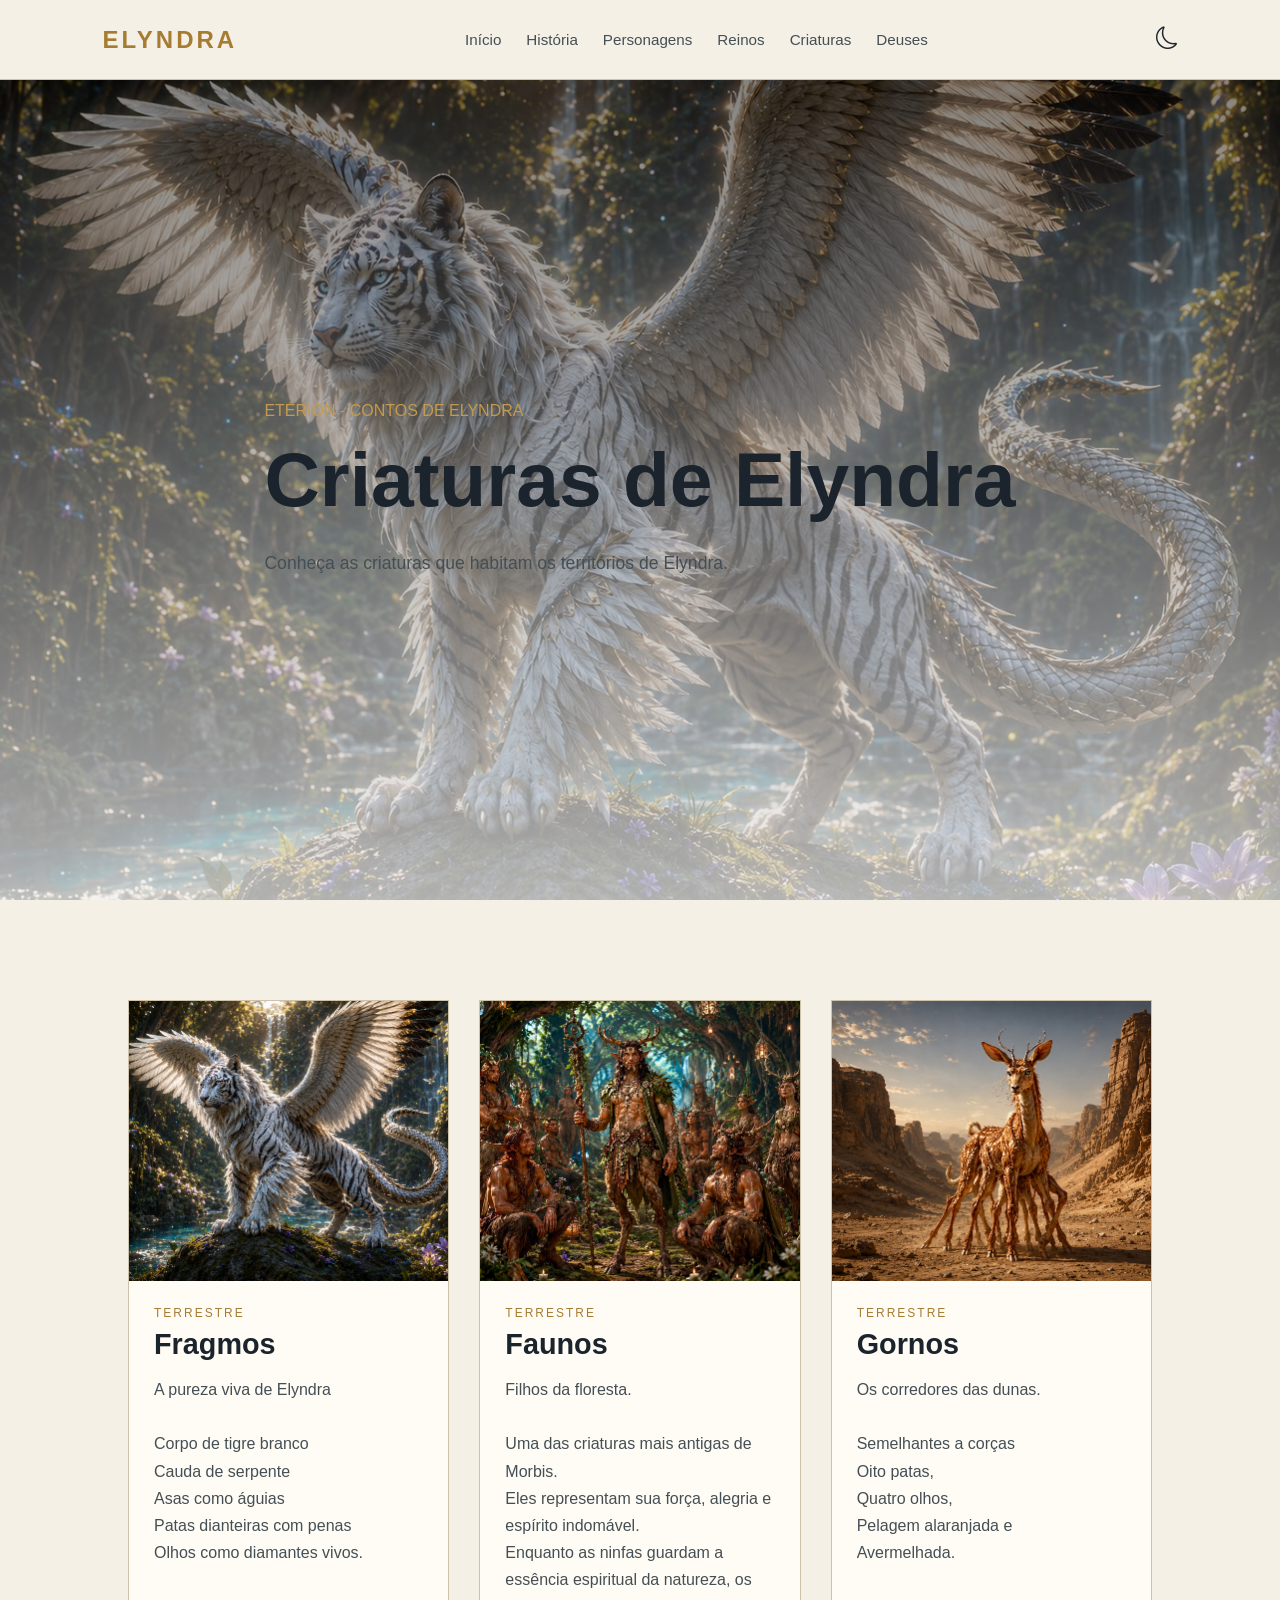
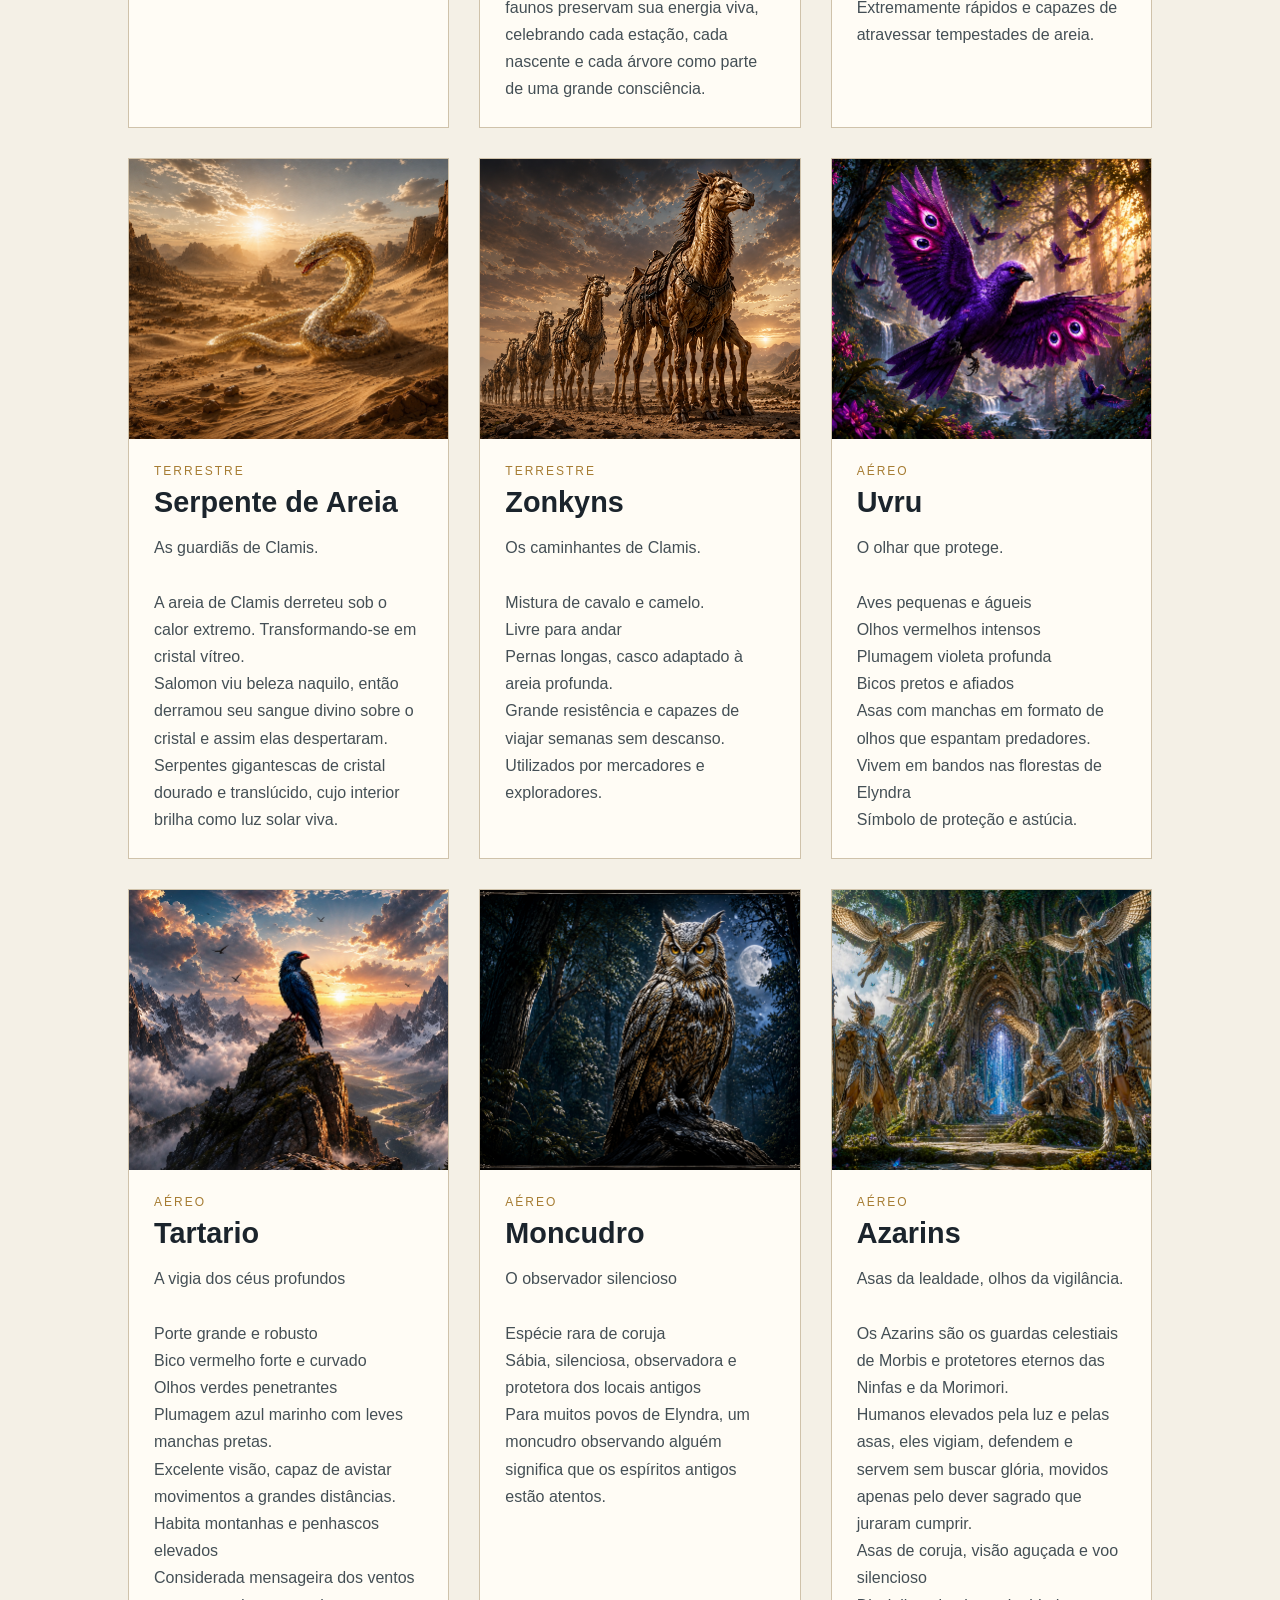
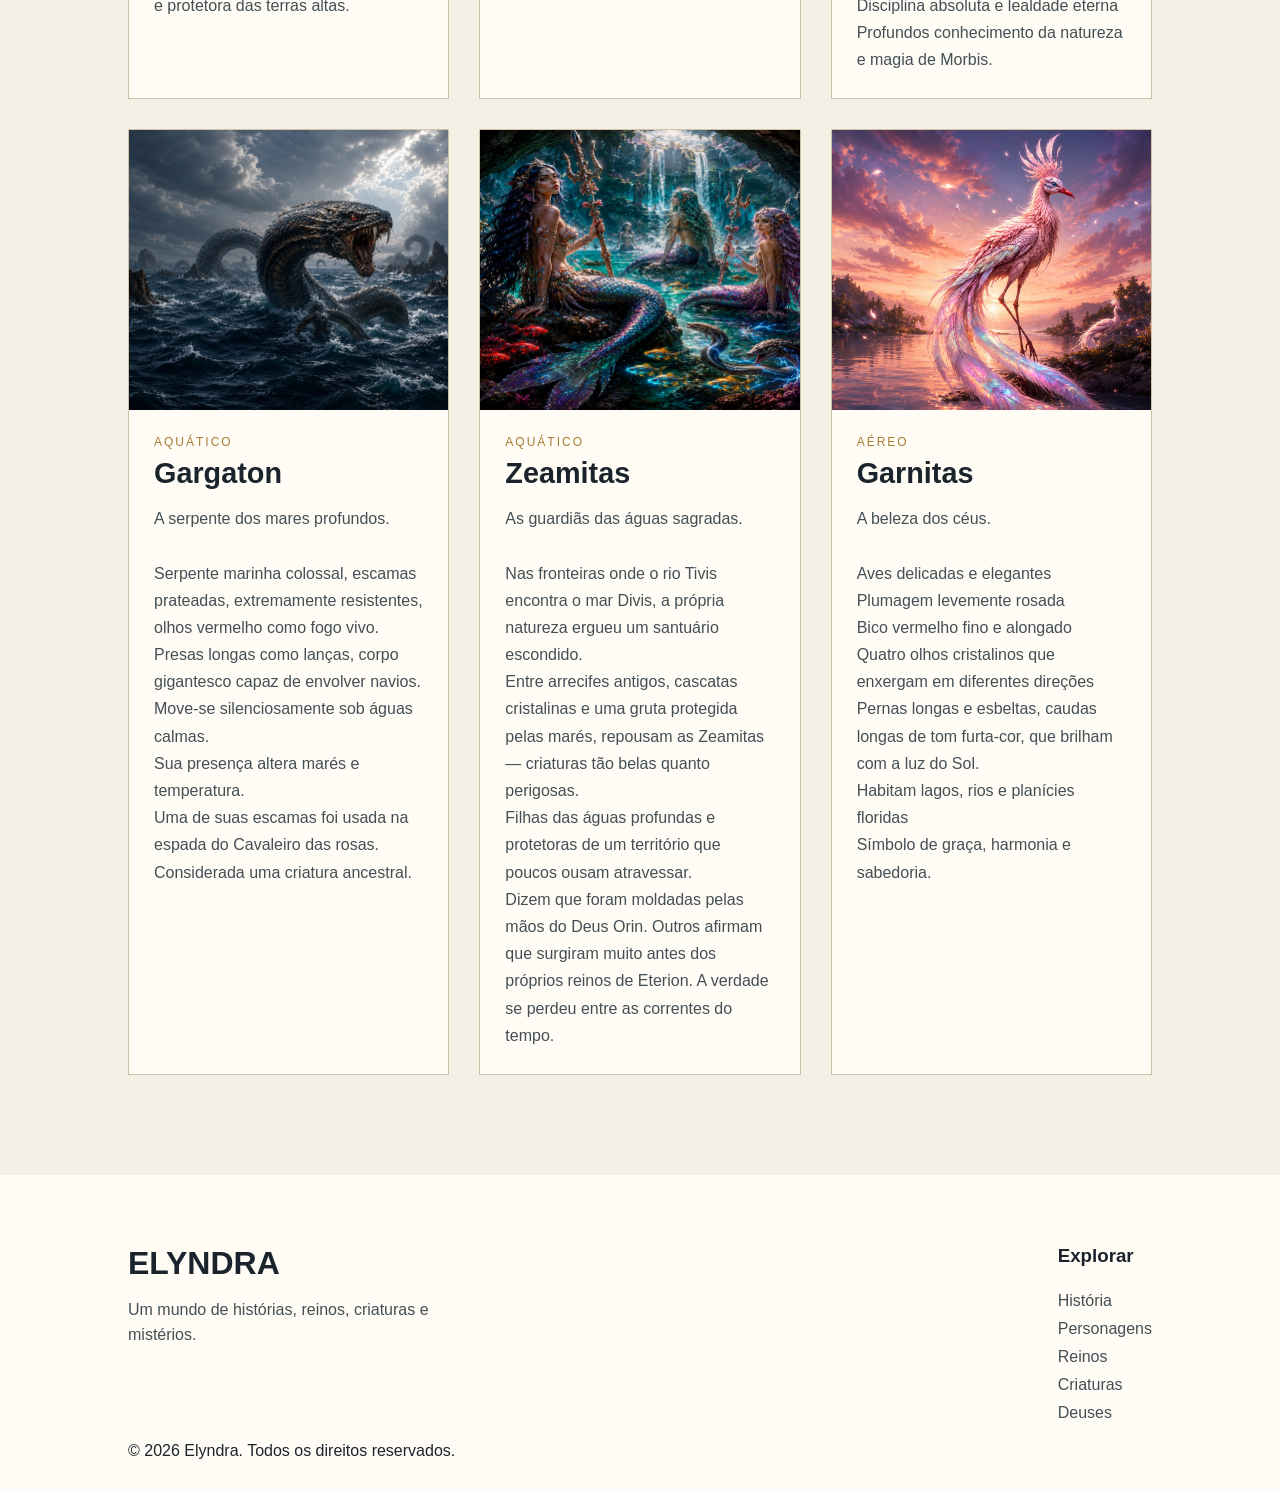
==== commit 16d3909a: "página religião" ====
--- a/paginas/criaturas.html
+++ b/paginas/criaturas.html
@@ -147,7 +147,7 @@
                     <img src="../imgs/criaturas/uvru.png" alt="Uvru">
                     <div class="criatura-conteudo">
                         <p class="criatura-tipo">AÉREO</p>
-                        <h2>uvru</h2>
+                        <h2>Uvru</h2>
                         <p>
                             O olhar que protege. <br><br>
                             Aves pequenas e águeis <br>
--- a/css/style.css
+++ b/css/style.css
@@ -652,15 +652,12 @@
 }
 
 .capitulo-imagem {
-    max-width: 850px;
-    overflow: hidden;
-    margin: 0 auto;
-    text-align: center;
+    width: 100%;
 }
 
 .capitulo-imagem img {
-    object-fit: cover;
     width: 100%;
+    height: auto;
     display: block;
 }
 
@@ -932,7 +929,7 @@
     transition: transform 0.3s ease;
     width: 80%;
 }
-.deuses-card video, img{
+.deuses-card video, .deuses-card img{
     width: 100%;
     height: 400px;
     display: block;
@@ -970,6 +967,73 @@
     background-color: var(--primary);
     margin: 30px auto;
 }
+
+
+/*  Religião  */
+.religiao-banner {
+    background-image: linear-gradient(to top,
+            var(--hero-overlay),
+            rgba(0, 0, 0, 0.473) 100%),
+        url(../imgs/banners/banner-religiao.png);
+}
+.religiao{
+    padding: 100px 10%;
+}
+.religiao-conteudo-grid{
+    display: grid;
+    grid-template-columns: repeat(2, 1fr);
+    gap: 30px;
+}
+.texto-left, .texto-right{
+    display: flex;
+    flex-direction: column;
+    gap: 30px;
+}
+.texto-descricao img{
+    width: 100%;
+    margin-top: 50px;
+}
+.descricao-ataivista p{
+    font-size: 0.75rem;
+    letter-spacing: 2px;
+    color: var(--primary);
+    margin-bottom: 8px;
+}
+.descricao-ataivista h2{
+    font-size: clamp(2rem, 5vw, 3.5rem);
+}
+.info-card{
+    border: 1px solid var(--border);
+    padding: 20px;
+     display: flex;
+    flex-direction: column;
+}
+.info-card span{
+    width: 60px;
+    height: 2px;
+    background-color: var(--primary);
+    margin: 0 auto;
+}
+.definicao-tipo{
+    font-size: 0.75rem;
+    letter-spacing: 2px;
+    margin-bottom: 8px;
+    color: var(--primary);
+}
+.definicao-ataivismo h2{
+    font-size: clamp(2rem, 5vw, 3.5rem);
+}
+.definicao-ataivismo span{
+    margin: 30px auto;
+}
+.definicao-ataivismo{
+    margin-bottom: 30px;
+}
+.definicao-ataivismo{
+    border: none;
+}
+
+
 
 
 /* RESPONSIVIDADE  */
@@ -1009,6 +1073,12 @@
    .criaturas-grid{
     grid-template-columns: repeat(2, 1fr);
    }
+   .deuses-grid{
+        grid-template-columns: 1fr;
+    }
+    .religiao-conteudo-grid{
+        grid-template-columns: 1fr;
+    }
 }
 
 @media (max-width: 950px){
@@ -1019,10 +1089,6 @@
     .destaques-grid{
         grid-template-columns: repeat(2, 1fr);
     }
-    .deuses-grid{
-        grid-template-columns: 1fr;
-    }
-
 }
 
 
@@ -1079,9 +1145,6 @@
     .personagem-card video{
         height: 40%;
     }
-    .personagem-card{
-        height: calc(100% - 120px);
-    }
     .reinos-grid{
     grid-template-columns: 1fr;
     }
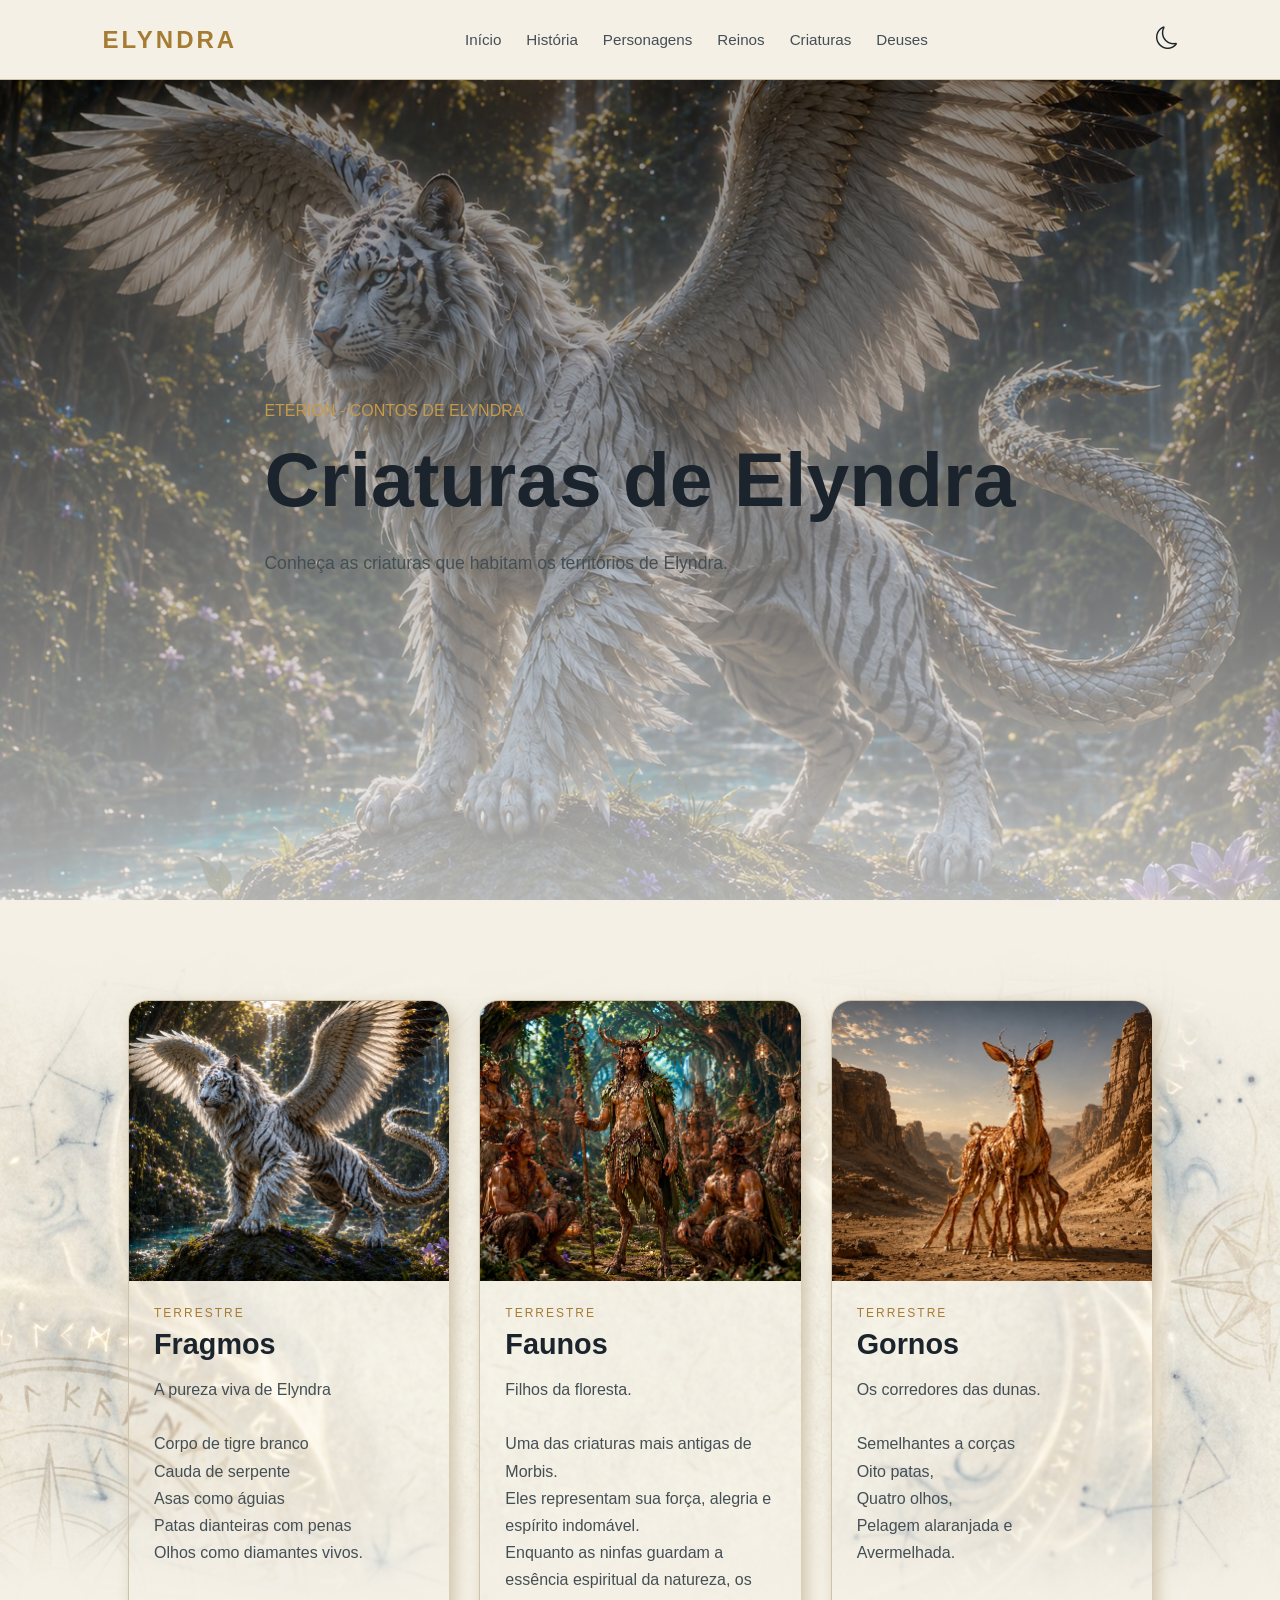
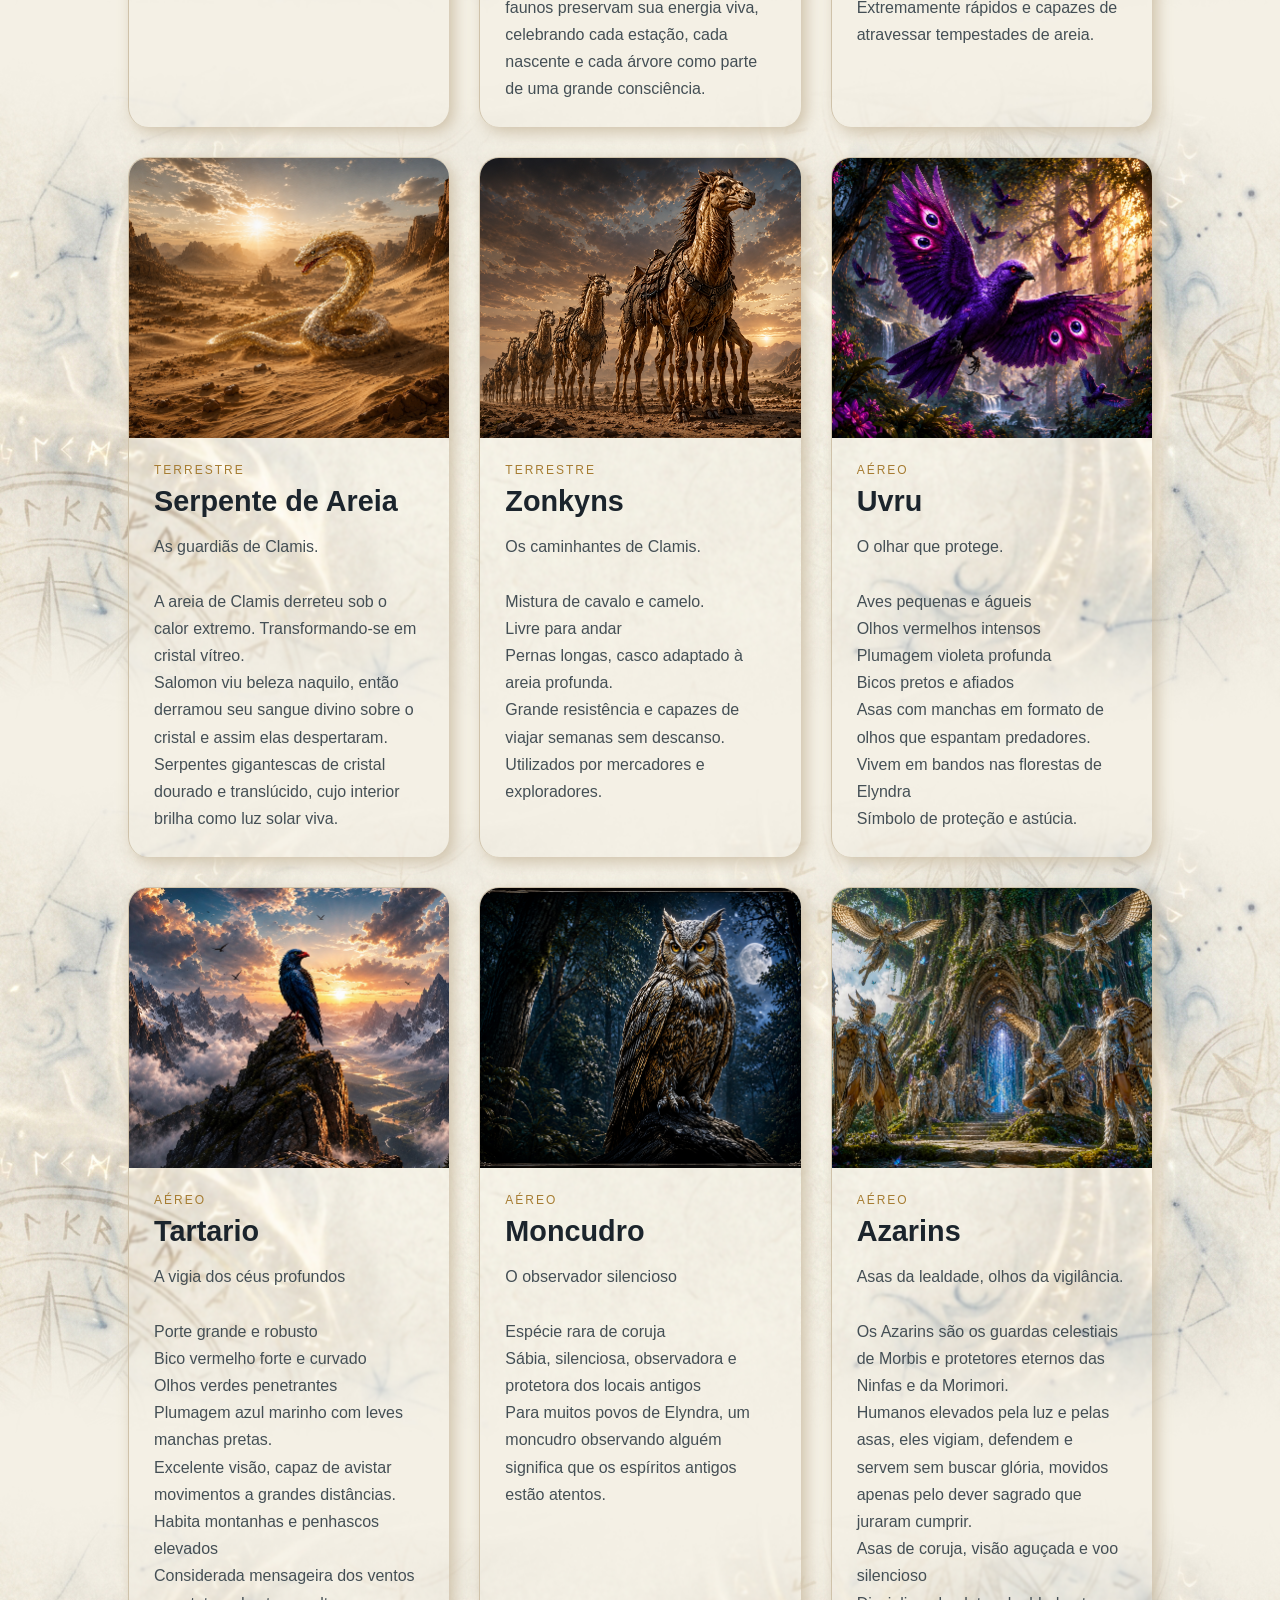
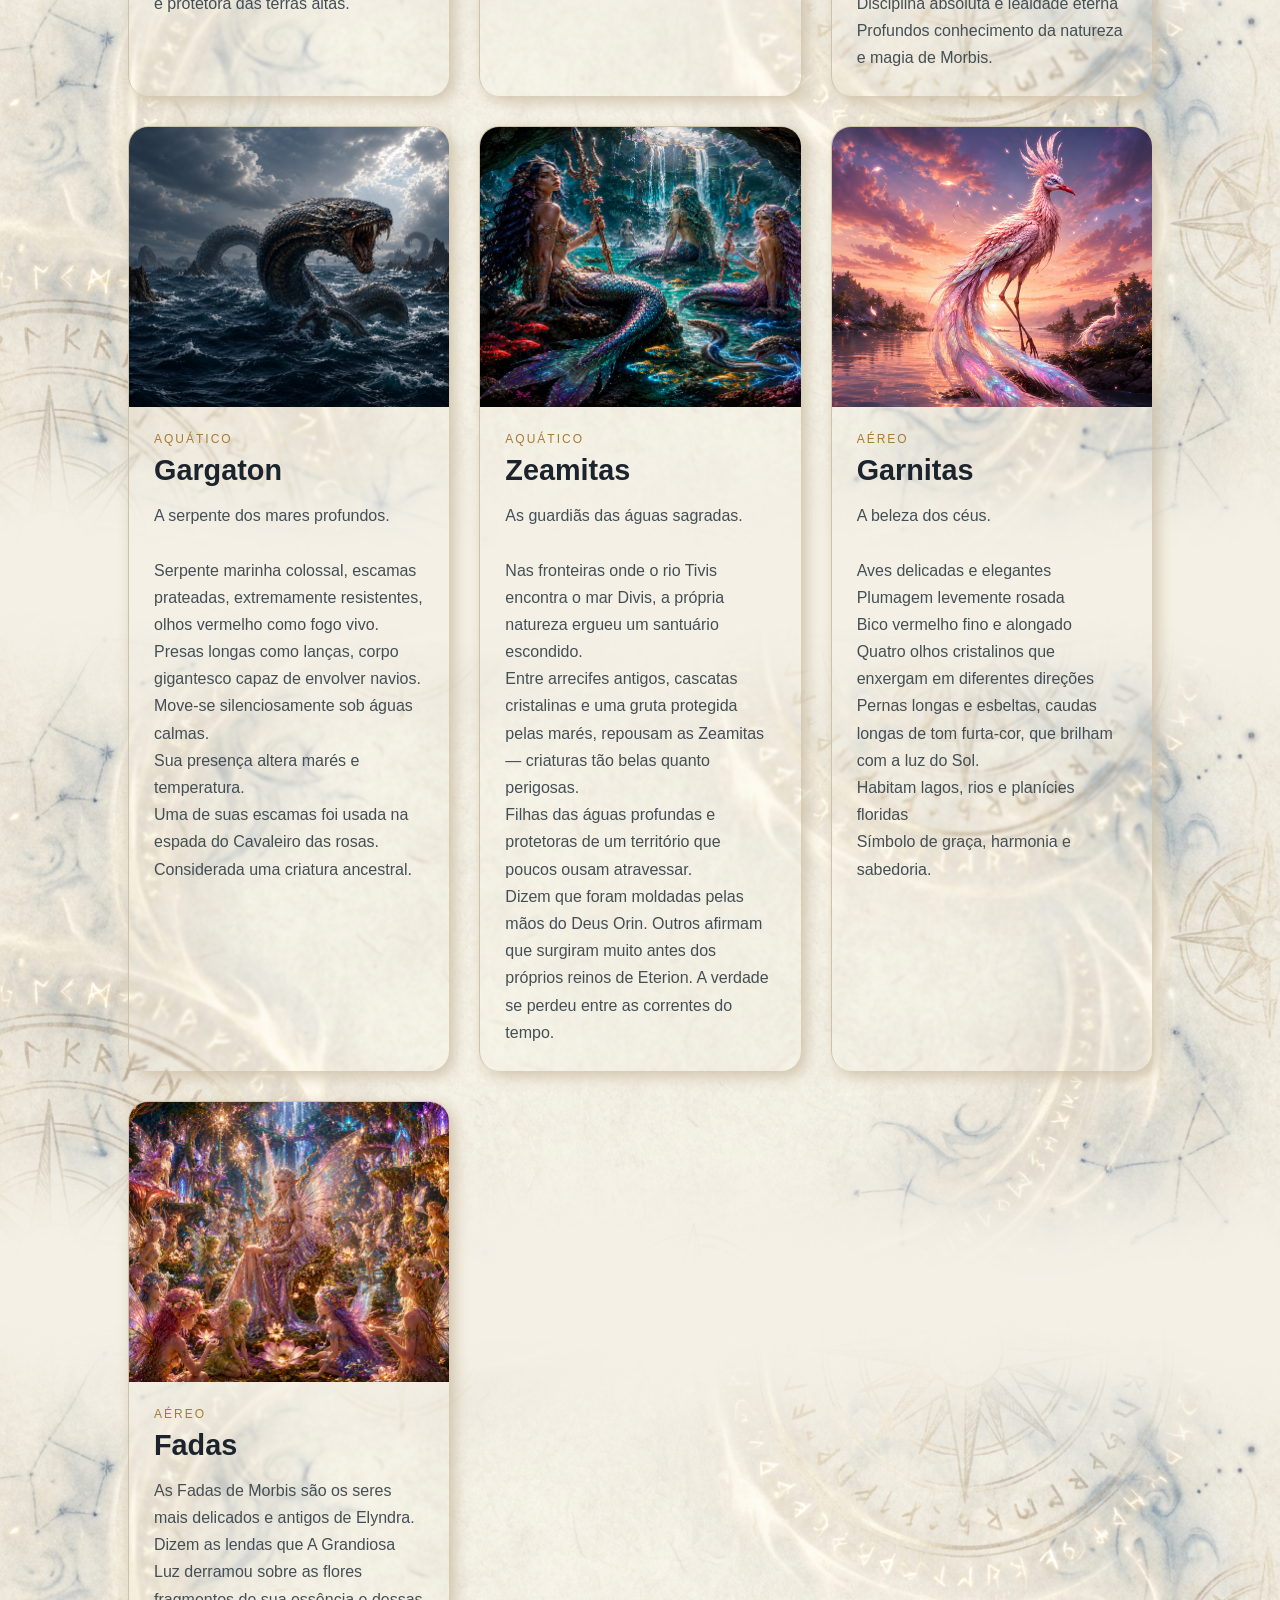
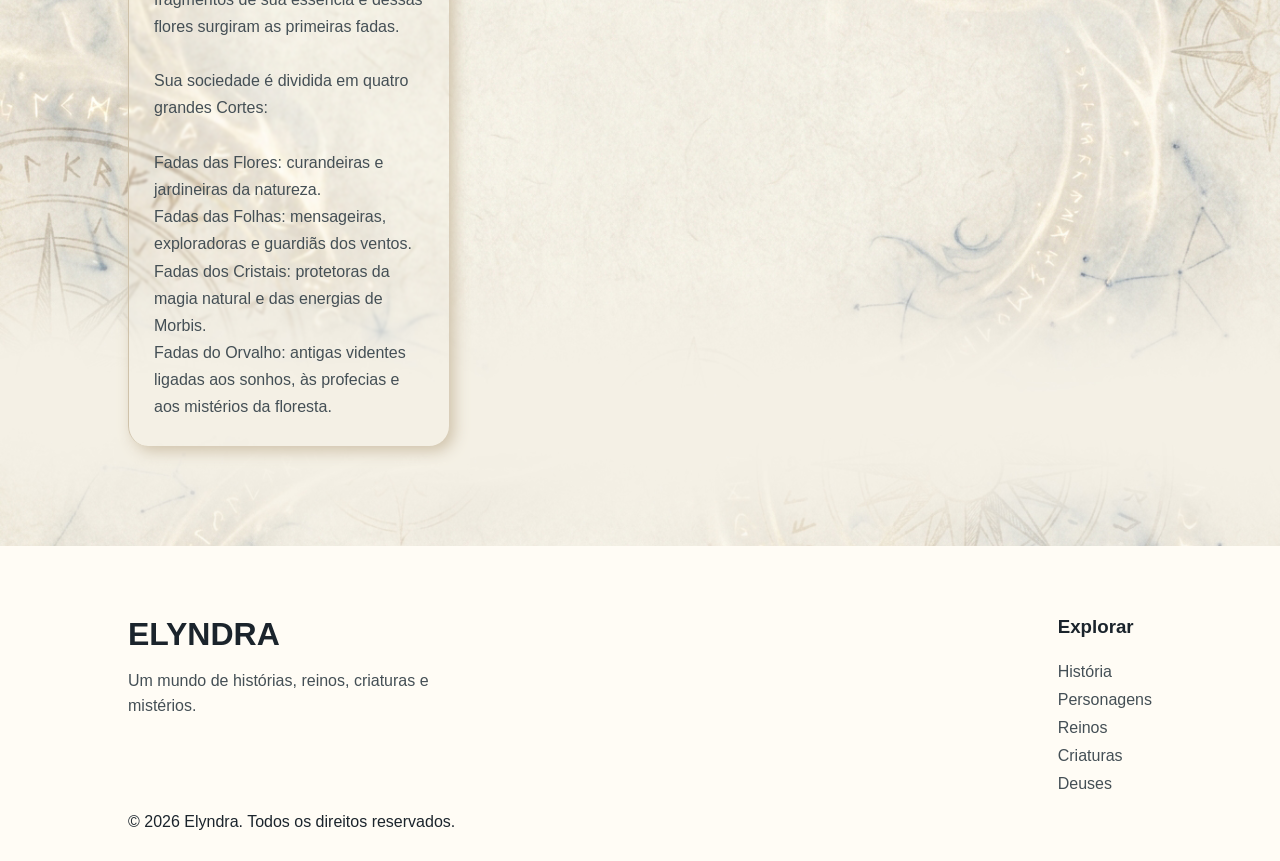
==== commit 4f0c56d2: "novos conteúdo e melhoria nos cards" ====
--- a/paginas/criaturas.html
+++ b/paginas/criaturas.html
@@ -50,8 +50,14 @@
                 <h1>Criaturas de Elyndra</h1>
                 <p>Conheça as criaturas que habitam os territórios de Elyndra.</p>
             </div>
+            <div class="img-banner-criaturas">
+
+            </div>
         </section>
-
+        <section class="informacoes">
+            <p>Clique na criatura para descobrir mais sobre ela.</p>
+            <span class="bi bi-chevron-down"></span>
+        </section>
         <!-- Criaturas  -->
         <section class="criaturas">
             <div class="criaturas-grid">
@@ -268,6 +274,25 @@
                         </p>
                     </div>
                 </article>
+                <!-- Criatura 13 -->
+                <article class="criatura-card">
+                    <img src="../imgs/criaturas/fadas.jpeg" alt="Fadas">
+                    <div class="criatura-conteudo">
+                        <p class="criatura-tipo">AÉREO</p>
+                        <h2>Fadas</h2>
+                        <p>
+                            As Fadas de Morbis são os seres mais delicados e antigos de Elyndra. Dizem as lendas que A Grandiosa Luz derramou sobre as flores fragmentos de sua essência e dessas flores surgiram as primeiras fadas.
+                            <br><br>
+                            Sua sociedade é dividida em quatro grandes Cortes: <br>
+                            <br>
+                            Fadas das Flores: curandeiras e jardineiras da natureza. <br>
+                            Fadas das Folhas: mensageiras, exploradoras e guardiãs dos ventos. <br>
+                            Fadas dos Cristais: protetoras da magia natural e das energias de Morbis.
+                            <br>
+                            Fadas do Orvalho: antigas videntes ligadas aos sonhos, às profecias e aos mistérios da floresta.
+                        </p>
+                    </div>
+                </article>
 
             </div>
         </section>
--- a/css/style.css
+++ b/css/style.css
@@ -25,6 +25,13 @@
     --hero-overlay: rgba(241, 241, 241, 0.726);
 }
 
+body.dark-mode>main {
+    background: url(../imgs/banners/--bg-escuro.png) center / contain;
+}
+
+main {
+    background: url(../imgs/banners/--bg-claro.jpeg) center / contain;
+}
 
 /*   TEMA ESCURO  */
 body.dark-mode {
@@ -37,7 +44,7 @@
     --border: #2a3642;
 
     --text: #e8e6e1;
-    --text-secondary: #a7adb5;
+    --text-secondary: #d9dbdd;
 
     --primary: #c9a45c;
     --primary-hover: #e0c27a;
@@ -262,12 +269,15 @@
 .explorar-card {
     display: flex;
     flex-direction: column;
-    background-color: var(--card);
-    border: 1px solid var(--border);
+    border-top: 1px solid #fffcf5;
+    border-left: 1px solid #fffcf5;
+    border-radius: 20px;
+    box-shadow: 3px 3px 15px black;
     overflow: hidden;
     transition:
         transform 0.3s ease,
         border-color 0.3s ease;
+    backdrop-filter: blur(1px);
 }
 
 .explorar-imagem {
@@ -376,7 +386,7 @@
 
 /*   DESTAQUES  */
 .destaques {
-    padding: 100px 10%;
+    padding: 5%;
 }
 
 .destaques-grid {
@@ -386,8 +396,11 @@
 }
 
 .destaques-card {
-    background-color: var(--card);
-    border: 1px solid var(--border);
+    border-top: 1px solid var(--text-secondary);
+    border-left: 1px solid var(--text-secondary);
+    border-radius: 20px;
+    backdrop-filter: blur(1px);
+    box-shadow: 2px 2px 15px black;
     overflow: hidden;
     display: flex;
     flex-direction: column;
@@ -419,10 +432,19 @@
 }
 
 .destaques-conteudo a {
-    color: var(--primary);
+    color: var(--bg);
     text-decoration: none;
     font-weight: bold;
     margin-top: auto;
+    padding: 10px 20px;
+    transition: transform 0.4s ease;
+    background-color: var(--primary);
+    align-self: flex-start;
+}
+
+.destaques-conteudo a:hover {
+    transform: translateY(-4px);
+    background-color: var(--primary-hover);
 }
 
 
@@ -627,6 +649,7 @@
             rgba(0, 0, 0, 0.473) 100%),
         url(../imgs/banners/banner-historia.png);
 }
+
 .historia-introducao {
     padding: 100px 10%;
 }
@@ -751,50 +774,62 @@
             rgba(0, 0, 0, 0.473) 100%),
         url(../imgs/banners/banner-personagens.jpeg);
 }
-.personagens{
+
+.personagens {
     padding: 100px 10%;
 }
-.personagens-grid{
+
+.personagens-grid {
     display: grid;
     grid-template-columns: 1fr;
     gap: 20px;
 }
-.personagem-card{
-    background-color: var(--card);
+
+.personagem-card {
     overflow: hidden;
     display: flex;
     transition: transform 0.3s ease;
-    border: 1px solid var(--border);
-}
-.personagem-card:hover{
+    border: 2px solid var(--border);
+    box-shadow: 3px 3px 15px black;
+    backdrop-filter: blur(1px);
+    border-radius: 20px;
+}
+
+.personagem-card:hover {
     transform: translateY(-8px);
 }
-.personagem-card video{
+
+.personagem-card video {
     width: 270px;
     object-fit: cover;
     display: block;
     transition: transform 0.5s ease;
 }
-.personagem-card:hover video{
+
+.personagem-card:hover video {
     transform: scale(1.05);
 }
-.personagem-conteudo{
+
+.personagem-conteudo {
     padding: 25px;
     display: flex;
     flex-direction: column;
     flex: 1;
 }
-.personagem-conteudo h3{
+
+.personagem-conteudo h3 {
     font-size: 1.5rem;
     margin-bottom: 12px;
 }
-.personagem-tipo{
+
+.personagem-tipo {
     color: var(--primary);
     font-size: 0.75rem;
     letter-spacing: 2px;
     margin-bottom: 8px;
 }
-.personagem-conteudo p:not(.personagem-tipo){
+
+.personagem-conteudo p:not(.personagem-tipo) {
     color: var(--text-secondary);
     line-height: 1.7;
     margin-bottom: 20px;
@@ -807,45 +842,58 @@
             rgba(0, 0, 0, 0.473) 100%),
         url(../imgs/banners/banner-reinos.png);
 }
-.reinos{
+
+.reinos {
     padding: 100px 10%;
 }
-.reinos-grid{
+
+.reinos-grid {
     display: grid;
     grid-template-columns: repeat(2, 1fr);
     gap: 30px;
 }
-.reino-card{
-    background-color: var(--card);
+
+.reino-card {
+    border-left: 1px solid var(--border);
+    border-top: 1px solid var(--border);
+    border-radius: 20px;
+    backdrop-filter: blur(1px);
+    box-shadow: 5px 5px 15px var(--border);
     overflow: hidden;
-    border: 1px solid var(--border);
     transition: transform 0.3s ease;
 }
-.reino-card:hover{
+
+.reino-card:hover {
     transform: translateY(-8px);
 }
-.reino-card img{
+
+.reino-card img {
     width: 100%;
     height: 350px;
     object-fit: cover;
     display: block;
     transition: transform 0.5s ease;
 }
-.reino-card:hover img{
+
+.reino-card:hover img {
     transform: scale(1.05);
 }
-.reino-conteudo{
+
+.reino-conteudo {
     padding: 25px;
 }
-.reino-conteudo h2{
+
+.reino-conteudo h2 {
     font-size: 1.8rem;
     margin-bottom: 15px;
 }
-.reino-conteudo > p:not(.subtitulo){
+
+.reino-conteudo>p:not(.subtitulo) {
     color: var(--text-secondary);
     line-height: 1.7;
 }
-.reino-conteudo .subtitulo{
+
+.reino-conteudo .subtitulo {
     color: var(--primary);
     font-size: 0.75rem;
     letter-spacing: 2px;
@@ -861,75 +909,95 @@
             rgba(0, 0, 0, 0.473) 100%),
         url(../imgs/banners/banner-criaturas.jpeg);
 }
-.criaturas{
+
+.criaturas {
     padding: 100px 10%;
 }
-.criaturas-grid{
+
+.criaturas-grid {
     display: grid;
     grid-template-columns: repeat(3, 1fr);
     gap: 30px;
 }
-.criatura-card{
-    background-color: var(--card);
+
+.criatura-card {
+    border-left: 1px solid var(--border);
+    border-top: 1px solid var(--border);
+    border-radius: 20px;
+    backdrop-filter: blur(1px);
+    box-shadow: 5px 5px 15px var(--border);
     overflow: hidden;
     transition: transform 0.3s ease;
-    border: 1px solid var(--border);
-}
-.criatura-card img{
+}
+
+.criatura-card img {
     width: 100%;
     height: 280px;
     object-fit: cover;
     display: block;
     transition: transform 0.5s ease;
 }
-.criatura-card:hover{
+
+.criatura-card:hover {
     transform: translateY(-8px);
 }
-.criatura-card:hover img{
+
+.criatura-card:hover img {
     transform: scale(1.05);
 }
-.criatura-conteudo{
+
+.criatura-conteudo {
     padding: 25px;
 }
-.criatura-tipo{
+
+.criatura-tipo {
     color: var(--primary);
     font-size: 0.75rem;
     letter-spacing: 2px;
     margin-bottom: 8px;
 }
-.criatura-conteudo h2{
+
+.criatura-conteudo h2 {
     font-size: 1.8rem;
     margin-bottom: 15px;
 }
-.criatura-conteudo > p:not(.criatura-tipo){
+
+.criatura-conteudo>p:not(.criatura-tipo) {
     color: var(--text-secondary);
     line-height: 1.7;
 }
 
 /*   Deuses   */
-.deuses-banner{
-    background-image: linear-gradient(
-        to top,
-        var(--hero-overlay),
-        rgba(0, 0, 0, 0.473) 100%),
+.deuses-banner {
+    background-image: linear-gradient(to top,
+            var(--hero-overlay),
+            rgba(0, 0, 0, 0.473) 100%),
         url(../imgs/banners/banner-deuses.jpeg);
 }
-.deuses{
+
+.deuses {
     padding: 100px 10%;
 }
-.deuses-grid{
+
+.deuses-grid {
     display: grid;
     grid-template-columns: repeat(2, 1fr);
     gap: 30px;
 }
-.deuses-card{
-    background-color: var(--card);
+
+.deuses-card {
+    border-left: 1px solid var(--border);
+    border-top: 1px solid var(--border);
+    border-radius: 20px;
+    backdrop-filter: blur(1px);
+    box-shadow: 5px 5px 15px var(--border);
     overflow: hidden;
-    border: 1px solid var(--border);
     transition: transform 0.3s ease;
     width: 80%;
 }
-.deuses-card video, .deuses-card img{
+
+.deuses-card video,
+.deuses-card img {
     width: 100%;
     height: 400px;
     display: block;
@@ -937,30 +1005,37 @@
     object-position: 0% 0%;
     transition: transform 0.5s ease;
 }
-.deuses-card:hover{
+
+.deuses-card:hover {
     transform: translateY(-8px);
 }
-.deuses-card:hover img{
+
+.deuses-card:hover img {
     transform: scale(1.05);
 }
-.deuses-conteudo{
+
+.deuses-conteudo {
     padding: 25px;
 }
-.deuses-conteudo .deuses-tipo{
+
+.deuses-conteudo .deuses-tipo {
     color: var(--primary);
     font-size: 0.75rem;
     letter-spacing: 2px;
     margin-bottom: 8px;
 }
-.deuses-conteudo h2{
+
+.deuses-conteudo h2 {
     font-size: 1.8rem;
     margin-bottom: 15px;
 }
-.deuses-conteudo > p:not(.deuses-tipo){
+
+.deuses-conteudo>p:not(.deuses-tipo) {
     color: var(--text-secondary);
     line-height: 1.7;
 }
-.deuses-conteudo span{
+
+.deuses-conteudo span {
     display: block;
     width: 60px;
     height: 2px;
@@ -976,77 +1051,102 @@
             rgba(0, 0, 0, 0.473) 100%),
         url(../imgs/banners/banner-religiao.png);
 }
-.religiao{
+
+.religiao {
     padding: 100px 10%;
 }
-.religiao-conteudo-grid{
+
+.religiao-conteudo-grid {
     display: grid;
     grid-template-columns: repeat(2, 1fr);
     gap: 30px;
 }
-.texto-left, .texto-right{
+
+.texto-left,
+.texto-right {
     display: flex;
     flex-direction: column;
     gap: 30px;
 }
-.texto-descricao img{
+
+.texto-descricao img {
     width: 100%;
     margin-top: 50px;
 }
-.descricao-ataivista p{
+
+.definicao-tipo {
     font-size: 0.75rem;
     letter-spacing: 2px;
     color: var(--primary);
     margin-bottom: 8px;
 }
-.descricao-ataivista h2{
+
+.descricao-ataivista h2 {
     font-size: clamp(2rem, 5vw, 3.5rem);
 }
-.info-card{
+
+.info-card {
     border: 1px solid var(--border);
     padding: 20px;
-     display: flex;
+    display: flex;
     flex-direction: column;
 }
-.info-card span{
+
+.info-card span {
     width: 60px;
     height: 2px;
     background-color: var(--primary);
     margin: 0 auto;
 }
-.definicao-tipo{
+
+.definicao-tipo {
     font-size: 0.75rem;
     letter-spacing: 2px;
     margin-bottom: 8px;
     color: var(--primary);
 }
-.definicao-ataivismo h2{
+
+.definicao-ataivismo h2 {
     font-size: clamp(2rem, 5vw, 3.5rem);
 }
-.definicao-ataivismo span{
+
+.definicao-ataivismo span {
     margin: 30px auto;
 }
-.definicao-ataivismo{
+
+.definicao-ataivismo {
     margin-bottom: 30px;
 }
-.definicao-ataivismo{
+
+.definicao-ataivismo {
     border: none;
 }
 
+.texto-descricao,
+.texto-definicao p {
+    color: var(--text-secondary);
+}
+
+.informacoes {
+    display: none;
+}
 
 
 
 /* RESPONSIVIDADE  */
 
 @media (max-width: 1000px) {
+
     /* Menu Mobile */
-    .menu{
+    .menu {
         display: none;
     }
-    #btnMenu{
+
+    #btnMenu {
         display: block;
     }
-    .menu.ativo{
+
+    .menu.ativo {
         display: flex;
         flex-direction: column;
         position: absolute;
@@ -1058,100 +1158,288 @@
         gap: 15px;
         z-index: 10;
     }
-   .personagens-grid {
+
+    .personagens-grid {
         grid-template-columns: repeat(2, 1fr);
-   }
-   .personagem-card{
-    flex-direction: column;
-   }
-   .personagem-card p{
-    line-height: 1.6;
-   }
-   .personagem-card video{
-    width: 100%;
-   }
-   .criaturas-grid{
-    grid-template-columns: repeat(2, 1fr);
-   }
-   .deuses-grid{
+    }
+
+    .personagem-card {
+        flex-direction: column;
+    }
+
+    .personagem-card p {
+        line-height: 1.6;
+    }
+
+    .personagem-card video {
+        width: 100%;
+    }
+
+    .criaturas-grid {
+        grid-template-columns: repeat(2, 1fr);
+    }
+
+    .deuses-grid {
         grid-template-columns: 1fr;
     }
-    .religiao-conteudo-grid{
+
+    .religiao-conteudo-grid {
         grid-template-columns: 1fr;
     }
-}
-
-@media (max-width: 950px){
+
+    .destaques-grid {
+        grid-template-columns: repeat(2, 1fr);
+    }
+}
+
+@media (max-width: 950px) {
+
     /* Cards passam para 2 colunas */
-    .explorar-grid{
+    .explorar-grid {
         grid-template-columns: repeat(2, 1fr);
     }
-    .destaques-grid{
-        grid-template-columns: repeat(2, 1fr);
-    }
-}
-
-
-@media (max-width: 676px){
+
+    .reinos-grid {
+        grid-template-columns: 1fr;
+    }
+
+    body.dark-mode>main {
+        background: url(../imgs/banners/--bg-escuro-mobile.png) center/contain;
+    }
+
+    main {
+        background: url(../imgs/banners/--bg-claro-mobile.png)center/contain;
+    }
+}
+
+
+@media (max-width: 676px) {
+
     /* Cards passam para 1 coluna  */
-    .explorar-grid{
+    .explorar-grid {
         grid-template-columns: 1fr;
     }
-    .explorar{
+
+    .explorar {
         padding: 70px 5%;
     }
-    .titulo-secao{
+
+    .titulo-secao {
         margin-bottom: 40px;
     }
-    .sobre{
+
+    .sobre {
         flex-direction: column;
         gap: 40px;
         padding: 70px 5%;
     }
-    .destaques-grid{
+
+    .destaques-grid {
         grid-template-columns: 1fr;
     }
-    .hero{
+
+    .hero {
         background-image:
-    linear-gradient(
-        to top,
-        var(--hero-overlay),
-        rgba(0, 0, 0, 0.021) 200%
-    ),
-    url(../imgs/banners/banner-principal.png);
-    background-size: cover;
-    background-position: 10% 100%;
-    background-repeat: no-repeat;
-    }
-    .hero-subtitulo{
+            linear-gradient(to top,
+                var(--hero-overlay),
+                rgba(0, 0, 0, 0.021) 200%),
+            url(../imgs/banners/banner-principal.png);
+        background-size: cover;
+        background-position: 10% 100%;
+        background-repeat: no-repeat;
+    }
+
+    .hero-subtitulo {
         font-size: 1.2rem;
-        
-    }
-    .hero-texto{
+
+    }
+
+    .hero-texto {
         color: var(--text);
     }
-    .historia-banner{
+
+    .historia-banner {
         padding: 80px 5%;
     }
-    .historia-banner-conteudo{
+
+    .historia-banner-conteudo {
         margin-bottom: -300px;
     }
-    .capituloNarrativa{
+
+    .capituloNarrativa {
         grid-template-columns: 1fr;
     }
-    .personagens-grid{
+
+    .personagens-grid {
         grid-template-columns: 1fr;
     }
+
+    .personagem-card video {
+        height: 40%;
+    }
+
+    .criaturas-grid {
+        grid-template-columns: 1fr;
+    }
+    .personagem-conteudo{
+        display: block;
+    }
+    .criatura-conteudo{
+        height: 0;
+        overflow: hidden;
+        opacity: 0;
+        padding: 0;
+        transition:
+            height 0.5s ease,
+            opacity 1.3s ease,
+            padding 0.5s ease;
+    }
+
+    .criatura-conteudo.aberto{
+        opacity: 1;
+        padding: 25px;
+        max-height: 800px;
+        height: fit-content;
+    }
+    .personagem-conteudo, .deuses-conteudo{
+        height: 0;
+        max-height: 0;
+        overflow: hidden;
+        opacity: 0;
+        padding: 0;
+        flex: 0 0 0;
+        transition:
+            height 0.5s ease,
+            max-height 0.5s ease,
+            opacity 0.5s ease,
+            padding 0.5s ease;
+    }
+    .personagem-conteudo.aberto, .deuses-conteudo.aberto{
+        height: auto;
+        max-height: 1200px;
+        opacity: 1;
+        padding: 25px;
+        flex: 0 0 auto;
+    }
     .personagem-card video{
-        height: 40%;
-    }
-    .reinos-grid{
-    grid-template-columns: 1fr;
-    }
-    .criaturas-grid{
-        grid-template-columns: 1fr;
-    }
-    .deuses-card{
         width: 100%;
+        height: 450px;
+        object-fit: cover;
+    }
+    .deuses-card {
+        width: 100%;
+    }
+
+    .informacoes {
+        display: flex;
+        flex-direction: column;
+        gap: 30px;
+        justify-content: center;
+        align-items: center;
+    }
+
+    .informacoes p {
+        color: var(--primary);
+        letter-spacing: 1px;
+        font-size: 0.95rem;
+        padding: 20px;
+        text-align: center;
+    }
+
+    .informacoes span {
+        display: flex;
+        font-size: 2.5rem;
+        animation: spanCriatura 1s infinite ease;
+    }
+
+    @keyframes spanCriatura {
+        0% {
+            transform: translateY(-5px);
+        }
+
+        50% {
+            transform: translateY(5px);
+        }
+
+        100% {
+            transform: translateY(-5px);
+        }
+    }
+
+    .paginas-banner {
+        background: var(--bg);
+        position: relative;
+        padding: 0 10%;
+        min-height: calc(80vh - 80px);
+    }
+
+    .paginas-banner-conteudo {
+        position: absolute;
+        top: 100px;
+        padding-inline: 30px;
+    }
+
+    .img-banner-criaturas {
+        position: absolute;
+        bottom: 0;
+        width: 100%;
+        height: 300px;
+        background-image: linear-gradient(to bottom,
+                var(--bg),
+                rgba(0, 0, 0, 0.178) 50%),
+            url(../imgs/banners/banner-criaturas.jpeg);
+        background-position: center;
+        background-size: cover;
+    }
+
+    .img-banner {
+        position: absolute;
+        bottom: 0;
+        width: 100%;
+        height: 300px;
+        background-position: center;
+        background-size: cover;
+    }
+
+    .img-banner-criaturas {
+        background-image: linear-gradient(to bottom,
+                var(--bg),
+                rgba(0, 0, 0, 0.178) 50%),
+            url(../imgs/banners/banner-criaturas.jpeg);
+    }
+
+    .img-banner-deuses {
+        background-image: linear-gradient(to bottom,
+                var(--bg),
+                rgba(0, 0, 0, 0.178) 50%),
+            url(../imgs/banners/banner-deuses.jpeg);
+    }
+
+    .img-banner-historia {
+        background-image: linear-gradient(to bottom,
+                var(--bg),
+                rgba(0, 0, 0, 0.178) 50%),
+            url(../imgs/banners/banner-historia.png);
+    }
+
+    .img-banner-personagens {
+        background-image: linear-gradient(to bottom,
+                var(--bg),
+                rgba(0, 0, 0, 0.178) 50%),
+            url(../imgs/banners/banner-personagens.jpeg);
+    }
+
+    .img-banner-reinos {
+        background-image: linear-gradient(to bottom,
+                var(--bg),
+                rgba(0, 0, 0, 0.178) 50%),
+            url(../imgs/banners/banner-reinos.png);
+    }
+
+    .img-banner-religiao {
+        background-image: linear-gradient(to bottom,
+                var(--bg),
+                rgba(0, 0, 0, 0.178) 50%),
+            url(../imgs/banners/banner-religiao.png);
     }
 }
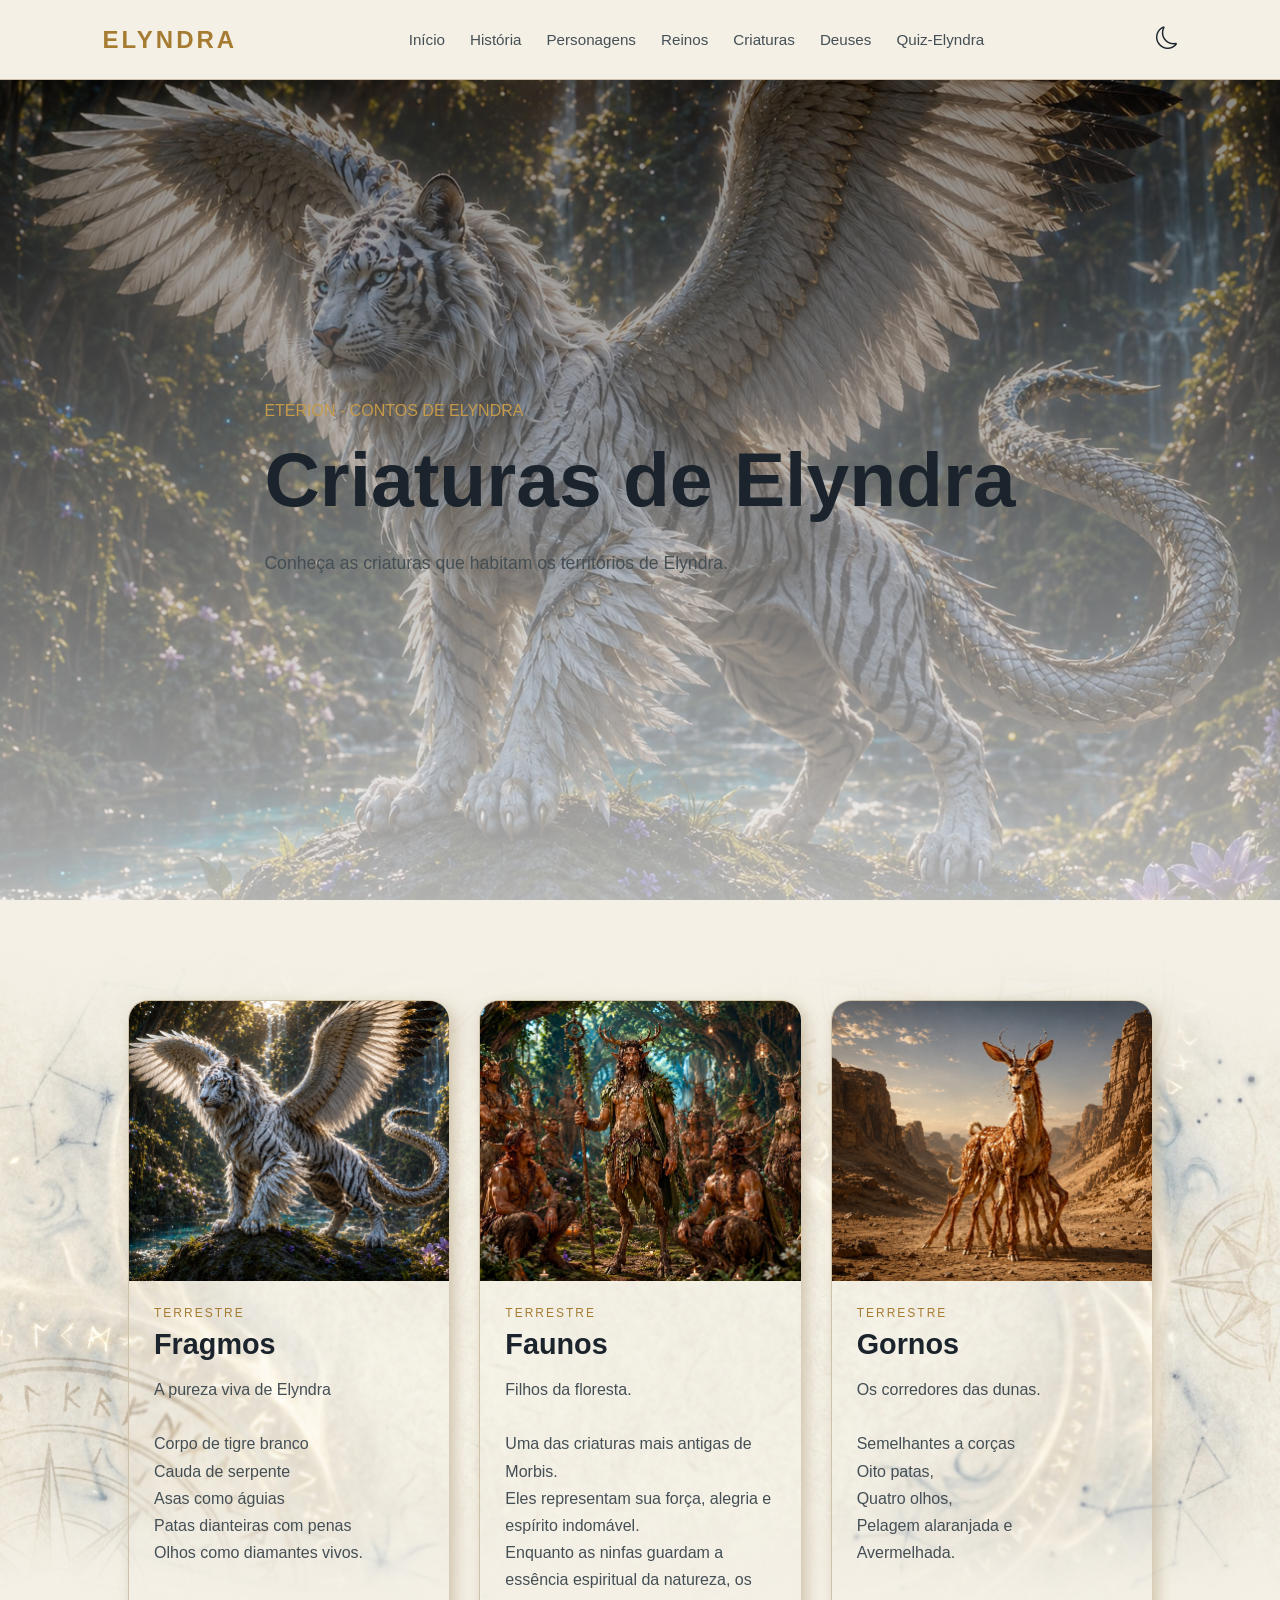
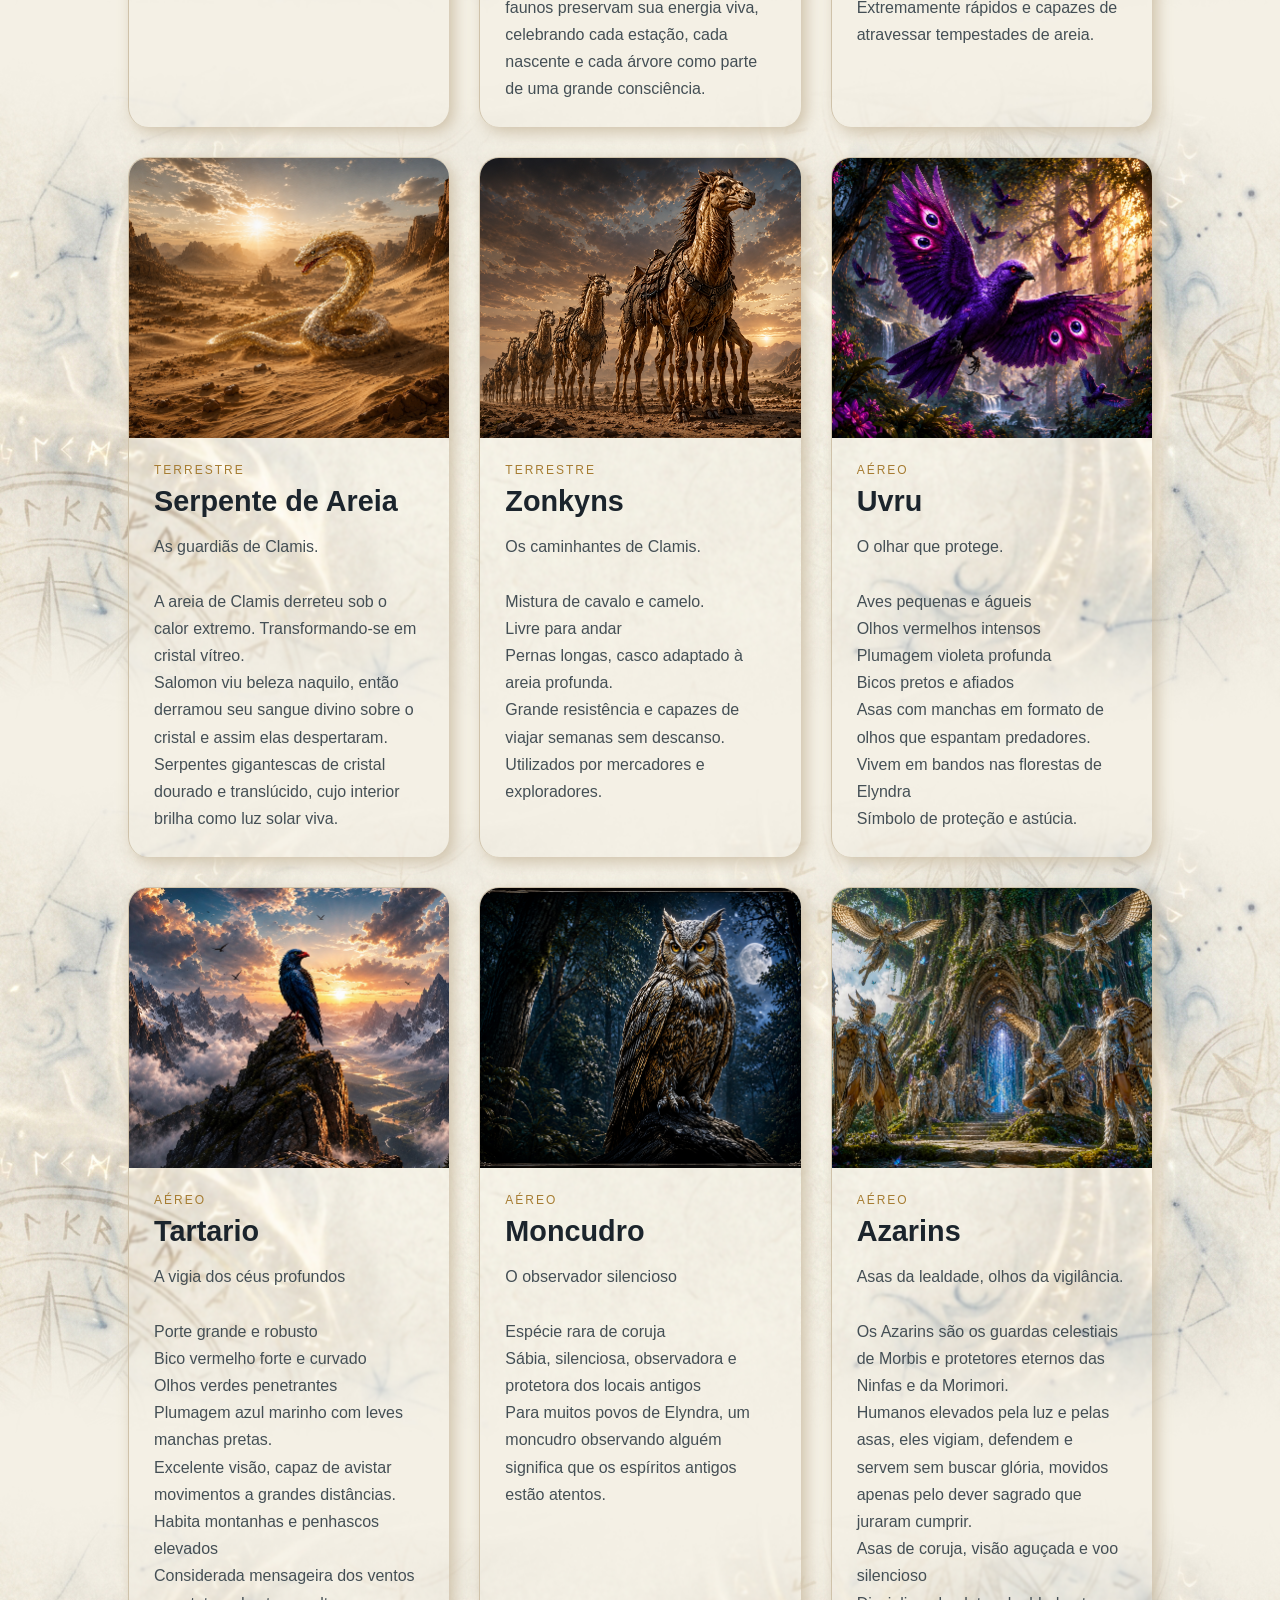
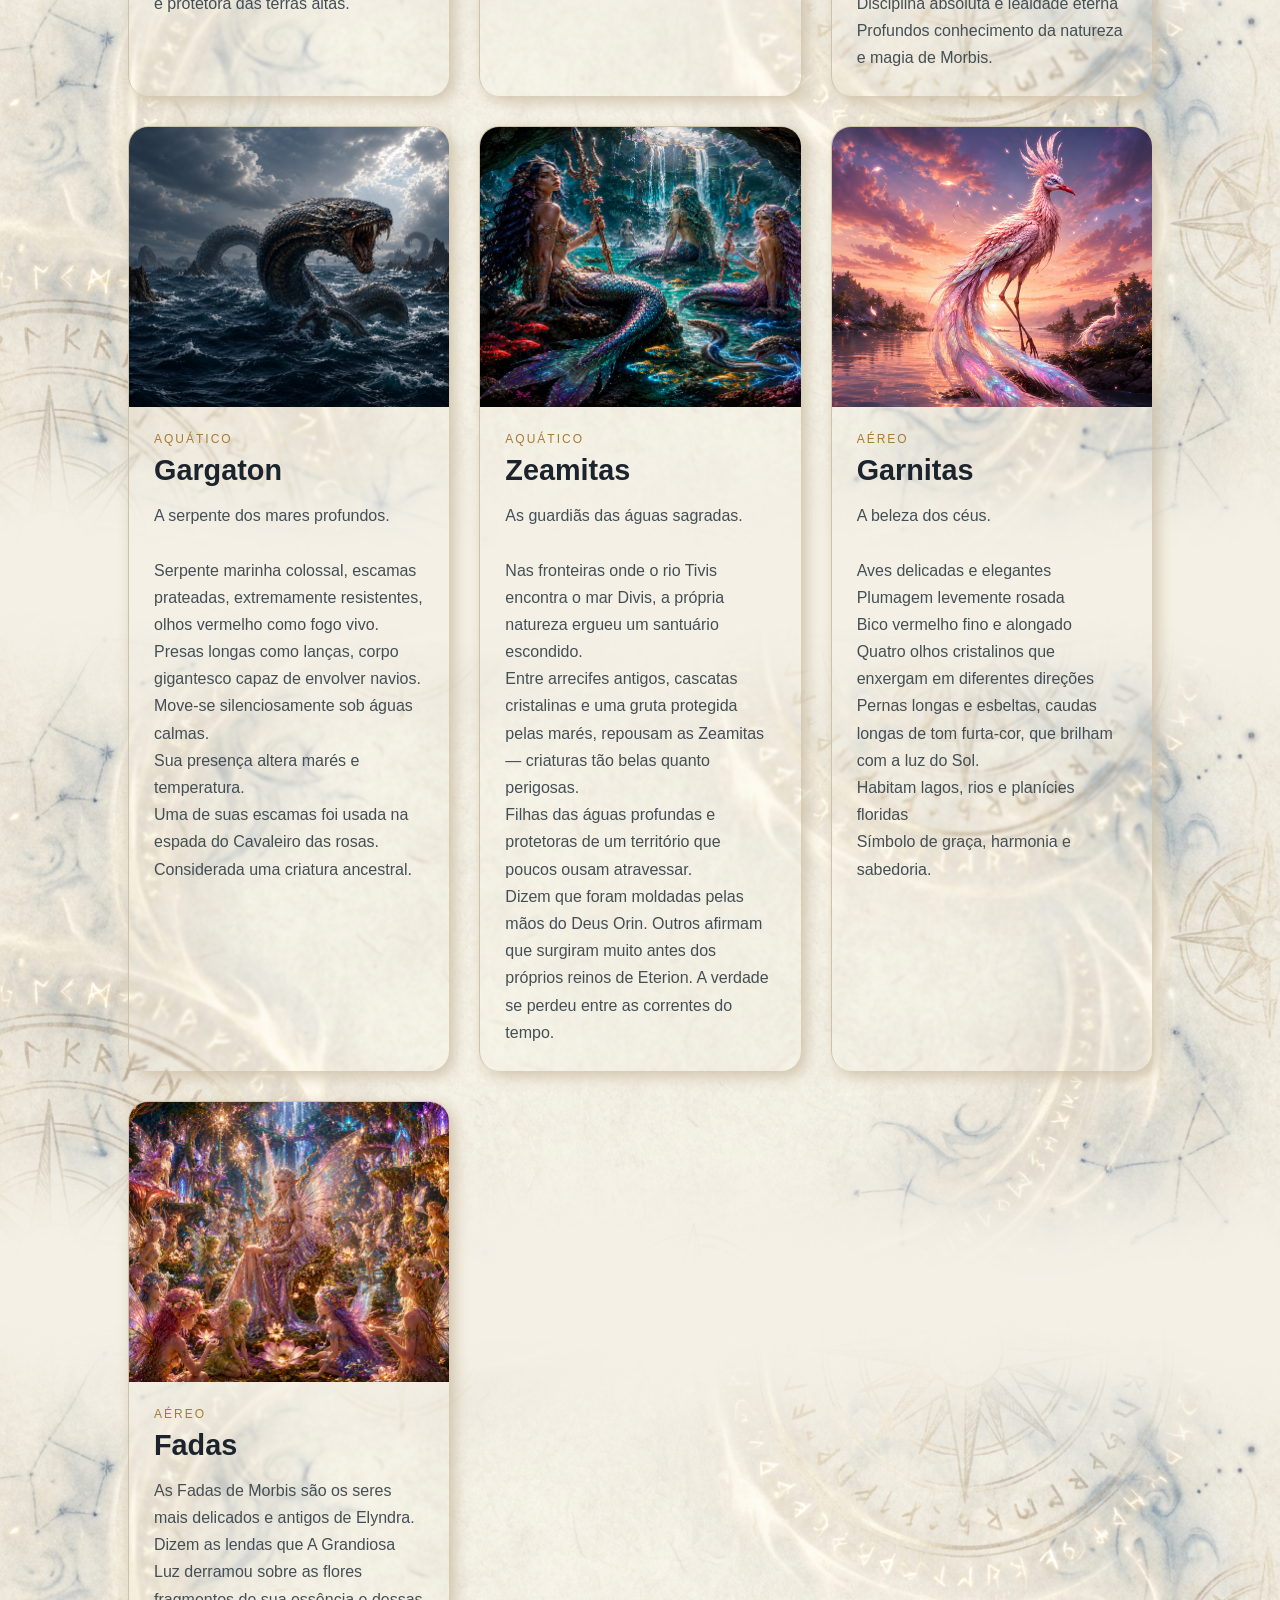
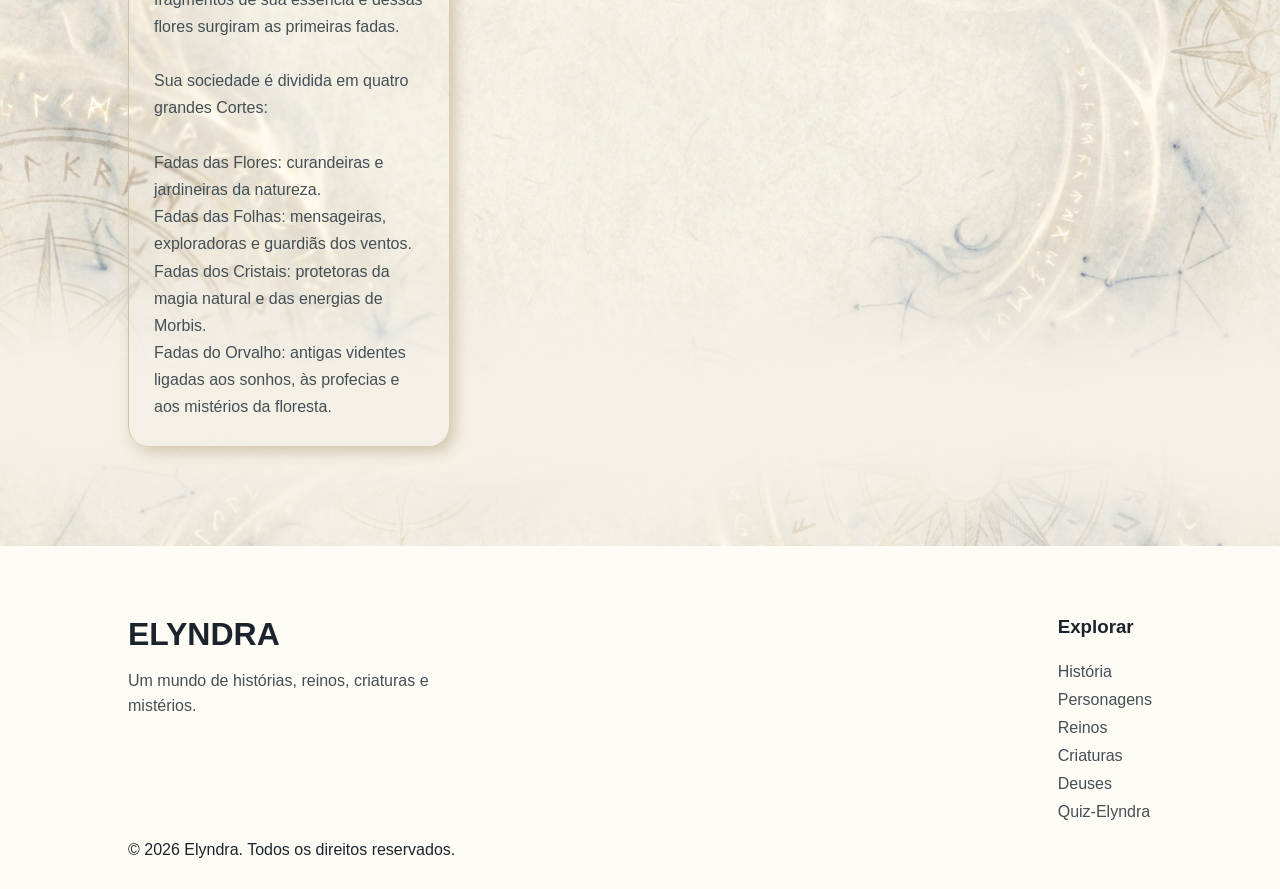
==== commit d8173d7c: "quiz-elyndra" ====
--- a/paginas/criaturas.html
+++ b/paginas/criaturas.html
@@ -24,6 +24,7 @@
             <a href="reinos.html">Reinos</a>
             <a href="criaturas.html">Criaturas</a>
             <a href="deuses.html">Deuses</a>
+            <a href="quiz.html">Quiz-Elyndra</a>
         </nav>
 
         <!--Área dos botões-->
@@ -316,6 +317,7 @@
                 <a href="../paginas/reinos.html">Reinos</a>
                 <a href="../paginas/criaturas.html">Criaturas</a>
                 <a href="../paginas/deuses.html">Deuses</a>
+                <a href="../paginas/quiz.html">Quiz-Elyndra</a>
             </div>
         </div>
         <div class="rodape-final">
--- a/css/style.css
+++ b/css/style.css
@@ -1370,7 +1370,7 @@
         background: var(--bg);
         position: relative;
         padding: 0 10%;
-        min-height: calc(80vh - 80px);
+        min-height: calc(100vh - 80px);
     }
 
     .paginas-banner-conteudo {
